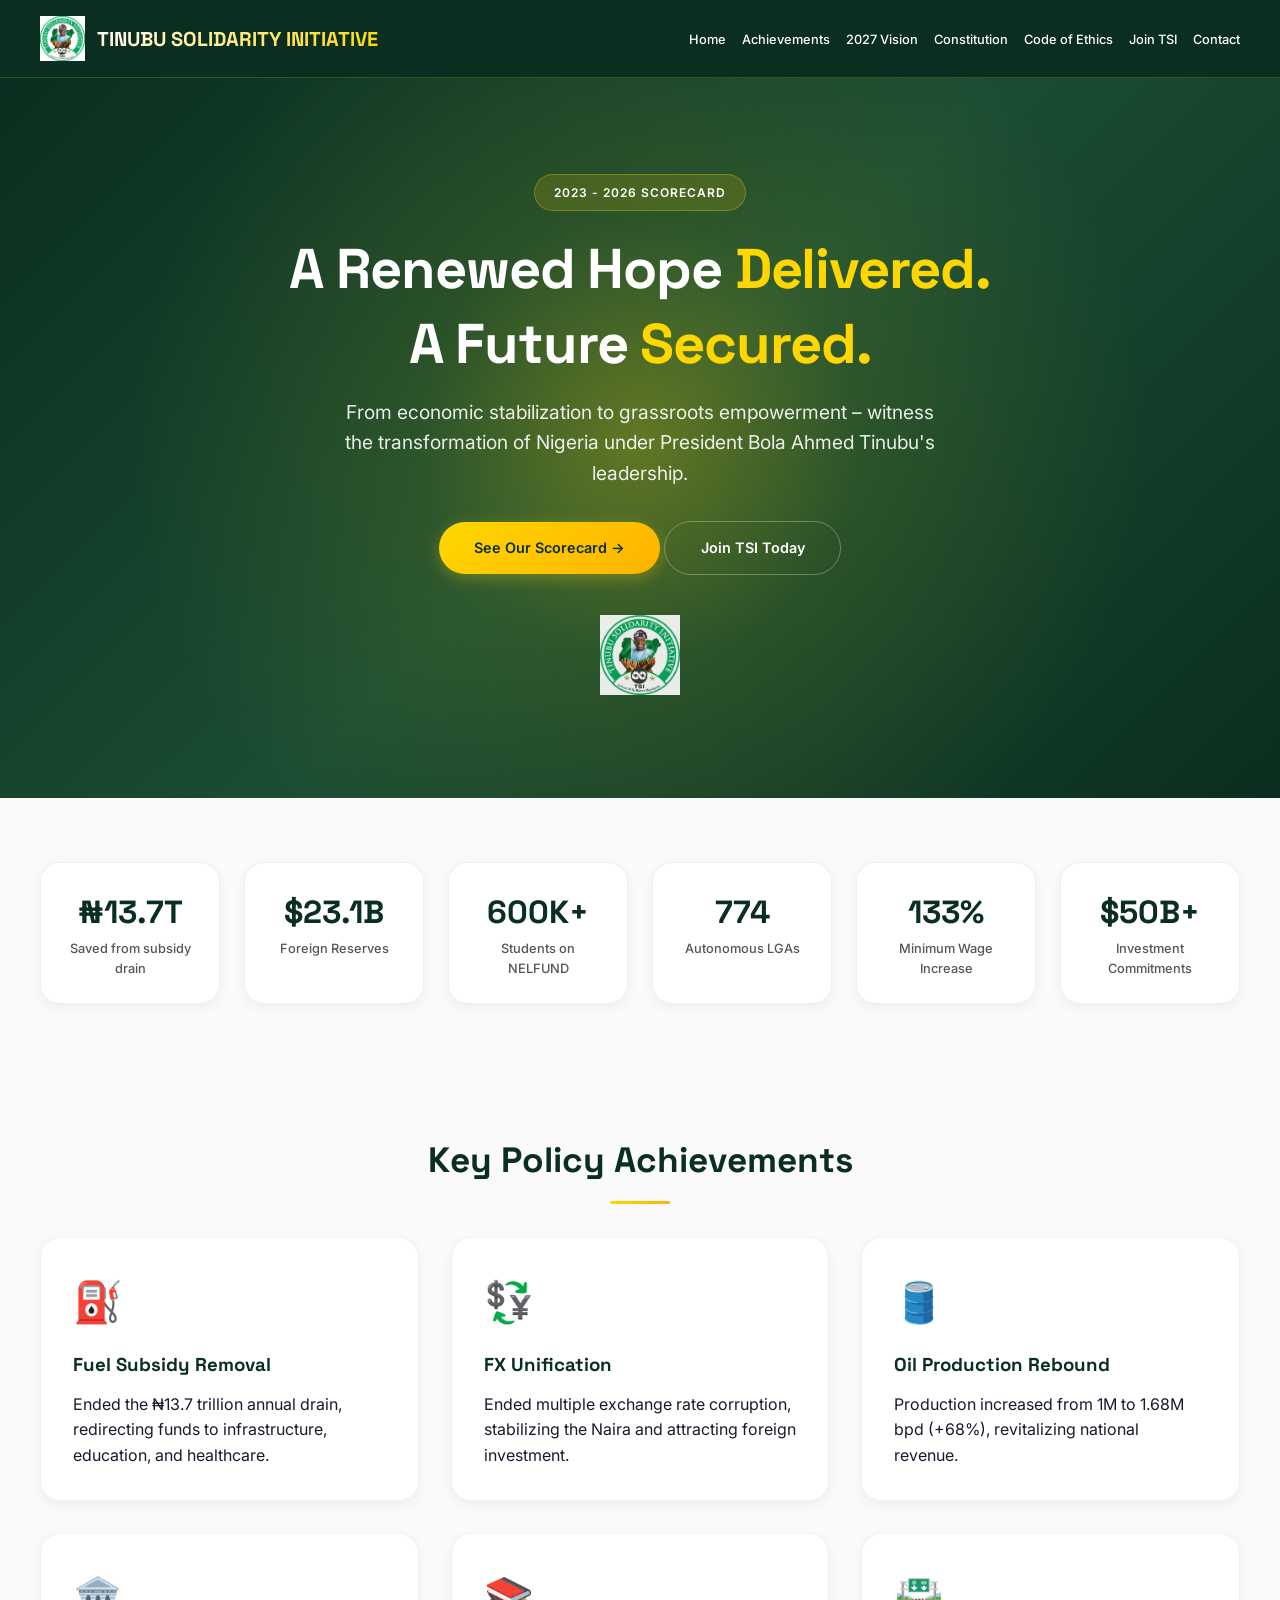
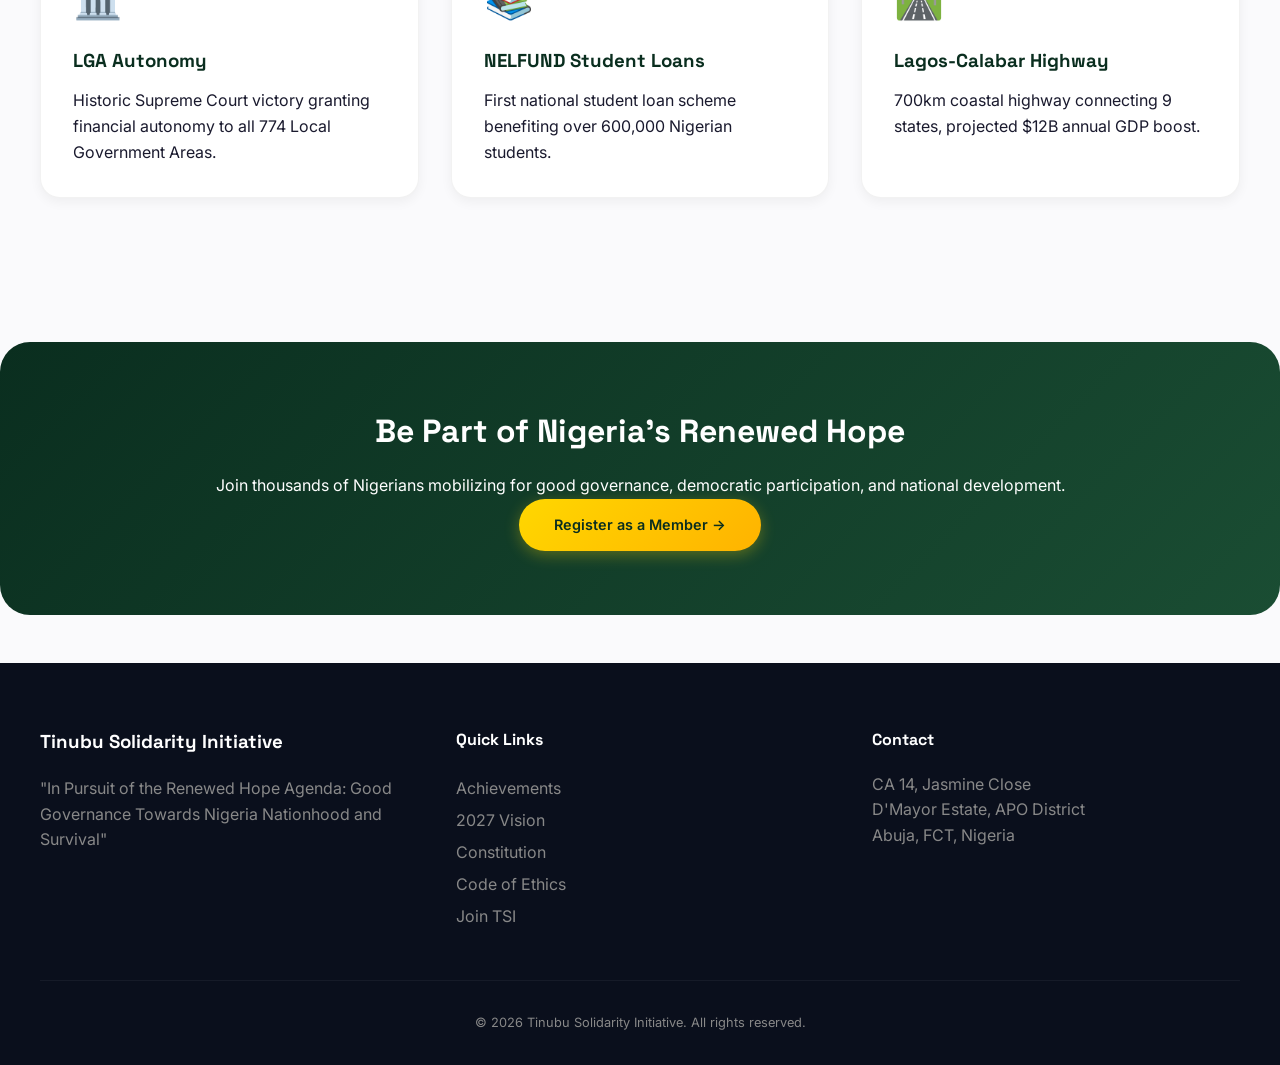
==== index.html @ dac3106c "Update index.html" ====
<!DOCTYPE html>
<html lang="en">
<head>
    <meta charset="UTF-8">
    <meta name="viewport" content="width=device-width, initial-scale=1.0">
    
    <!-- SEO Meta Tags for Google -->
    <title>Tinubu Solidarity Initiative | Renewed Hope Delivered 2023-2026 | Support Good Governance in Nigeria</title>
    <meta name="description" content="The Tinubu Solidarity Initiative (TSI) supports President Bola Ahmed Tinubu's Renewed Hope Agenda. See achievements 2023-2026, join the movement for good governance, and support Nigeria's democratic future.">
    <meta name="keywords" content="Tinubu, Tinubu Solidarity Initiative, Renewed Hope, Nigeria, Good Governance, TSI, Bola Ahmed Tinubu, Nigeria Politics, Support Tinubu 2027">
    <meta name="author" content="Tinubu Solidarity Initiative">
    
    <!-- Social Media Preview Tags -->
    <meta property="og:title" content="Tinubu Solidarity Initiative | Supporting Renewed Hope Agenda">
    <meta property="og:description" content="Join TSI to support President Tinubu's vision for a prosperous Nigeria. Learn about achievements from 2023-2026 and how you can get involved.">
    <meta property="og:image" content="https://tsi-website-one.vercel.app/logo.png">
    <meta property="og:url" content="https://tsi-website-one.vercel.app">
    <meta property="og:type" content="website">
    <meta name="twitter:card" content="summary_large_image">
    
    <!-- Favicon -->
    <link rel="icon" type="image/png" href="logo.png">
    <link rel="apple-touch-icon" href="logo.png">
    
    <!-- CSS -->
    <link rel="stylesheet" href="style.css">
</head>
<body>
    <header>
        <div class="container">
            <div class="logo">
    <img src="logo.png" alt="TSI Logo" class="logo-img">
    <h1>TINUBU SOLIDARITY INITIATIVE</h1>
</div>
            <nav>
                <button class="mobile-menu-btn" id="menuBtn">☰</button>
                <ul id="navMenu">
                    <li><a href="index.html">Home</a></li>
                    <li><a href="achievements.html">Achievements</a></li>
                    <li><a href="vision.html">2027 Vision</a></li>
                    <li><a href="constitution.html">Constitution</a></li>
                    <li><a href="ethics.html">Code of Ethics</a></li>
                    <li><a href="join.html">Join TSI</a></li>
                    <li><a href="contact.html">Contact</a></li>
                </ul>
            </nav>
        </div>
    </header>

    <!-- HERO SECTION -->
    <section class="hero">
        <div class="container">
            <div class="hero-content">
                <span class="badge">2023 - 2026 SCORECARD</span>
                <h1>A Renewed Hope <span class="highlight">Delivered.</span></h1>
                <h1>A Future <span class="highlight">Secured.</span></h1>
                <p>From economic stabilization to grassroots empowerment – witness the transformation of Nigeria under President Bola Ahmed Tinubu's leadership.</p>
                <div class="hero-buttons">
                    <a href="achievements.html" class="btn btn-primary">See Our Scorecard →</a>
                    <a href="join.html" class="btn btn-secondary">Join TSI Today</a>
                </div>
                
                <!-- LOGO PLACED HERE - BELOW THE BUTTONS -->
                <div class="hero-logo">
                    <img src="logo.png" alt="TSI Logo" class="hero-logo-img">
                </div>
            </div>
        </div>
    </section>

    <section class="stats">
        <div class="container">
            <div class="stats-grid">
                <div class="stat-card">
                    <div class="stat-number">₦13.7T</div>
                    <div class="stat-label">Saved from subsidy drain</div>
                </div>
                <div class="stat-card">
                    <div class="stat-number">$23.1B</div>
                    <div class="stat-label">Foreign Reserves</div>
                </div>
                <div class="stat-card">
                    <div class="stat-number">600K+</div>
                    <div class="stat-label">Students on NELFUND</div>
                </div>
                <div class="stat-card">
                    <div class="stat-number">774</div>
                    <div class="stat-label">Autonomous LGAs</div>
                </div>
                <div class="stat-card">
                    <div class="stat-number">133%</div>
                    <div class="stat-label">Minimum Wage Increase</div>
                </div>
                <div class="stat-card">
                    <div class="stat-number">$50B+</div>
                    <div class="stat-label">Investment Commitments</div>
                </div>
            </div>
        </div>
    </section>

    <section class="content-section">
        <div class="container">
            <h2 class="section-title">Key Policy Achievements</h2>
            <div class="policies-grid">
                <div class="policy-card">
                    <div class="policy-icon">⛽</div>
                    <h3>Fuel Subsidy Removal</h3>
                    <p>Ended the ₦13.7 trillion annual drain, redirecting funds to infrastructure, education, and healthcare.</p>
                </div>
                <div class="policy-card">
                    <div class="policy-icon">💱</div>
                    <h3>FX Unification</h3>
                    <p>Ended multiple exchange rate corruption, stabilizing the Naira and attracting foreign investment.</p>
                </div>
                <div class="policy-card">
                    <div class="policy-icon">🛢️</div>
                    <h3>Oil Production Rebound</h3>
                    <p>Production increased from 1M to 1.68M bpd (+68%), revitalizing national revenue.</p>
                </div>
                <div class="policy-card">
                    <div class="policy-icon">🏛️</div>
                    <h3>LGA Autonomy</h3>
                    <p>Historic Supreme Court victory granting financial autonomy to all 774 Local Government Areas.</p>
                </div>
                <div class="policy-card">
                    <div class="policy-icon">📚</div>
                    <h3>NELFUND Student Loans</h3>
                    <p>First national student loan scheme benefiting over 600,000 Nigerian students.</p>
                </div>
                <div class="policy-card">
                    <div class="policy-icon">🛣️</div>
                    <h3>Lagos-Calabar Highway</h3>
                    <p>700km coastal highway connecting 9 states, projected $12B annual GDP boost.</p>
                </div>
            </div>
        </div>
    </section>

    <section class="cta-section">
        <div class="container">
            <h2>Be Part of Nigeria's Renewed Hope</h2>
            <p>Join thousands of Nigerians mobilizing for good governance, democratic participation, and national development.</p>
            <a href="join.html" class="btn btn-primary">Register as a Member →</a>
        </div>
    </section>

    <footer>
        <div class="container">
            <div class="footer-content">
                <div class="footer-about">
                    <h3>Tinubu Solidarity Initiative</h3>
                    <p>"In Pursuit of the Renewed Hope Agenda: Good Governance Towards Nigeria Nationhood and Survival"</p>
                </div>
                <div class="footer-links">
                    <h4>Quick Links</h4>
                    <ul>
                        <li><a href="achievements.html">Achievements</a></li>
                        <li><a href="vision.html">2027 Vision</a></li>
                        <li><a href="constitution.html">Constitution</a></li>
                        <li><a href="ethics.html">Code of Ethics</a></li>
                        <li><a href="join.html">Join TSI</a></li>
                    </ul>
                </div>
                <div class="footer-contact">
                    <h4>Contact</h4>
                    <p>CA 14, Jasmine Close</p>
                    <p>D'Mayor Estate, APO District</p>
                    <p>Abuja, FCT, Nigeria</p>
                </div>
            </div>
            <div class="footer-bottom">
                <p>&copy; 2026 Tinubu Solidarity Initiative. All rights reserved.</p>
            </div>
        </div>
    </footer>

    <script src="script.js"></script>
    <script>
        // Interactive animated particles for hero section
        (function() {
            const hero = document.querySelector('.hero');
            if (!hero) return;
            
            // Create floating particles
            for (let i = 0; i < 40; i++) {
                const particle = document.createElement('div');
                particle.classList.add('particle');
                const size = Math.random() * 6 + 2;
                particle.style.width = size + 'px';
                particle.style.height = size + 'px';
                particle.style.left = Math.random() * 100 + '%';
                particle.style.bottom = '-' + Math.random() * 100 + 'px';
                particle.style.animationDelay = Math.random() * 10 + 's';
                particle.style.animationDuration = Math.random() * 6 + 4 + 's';
                particle.style.opacity = Math.random() * 0.5 + 0.2;
                hero.appendChild(particle);
            }
            
            // Mouse movement effect
            hero.addEventListener('mousemove', function(e) {
                const rect = hero.getBoundingClientRect();
                const x = ((e.clientX - rect.left) / rect.width) * 100;
                const y = ((e.clientY - rect.top) / rect.height) * 100;
                hero.style.setProperty('--mouse-x', x + '%');
                hero.style.setProperty('--mouse-y', y + '%');
            });
        })();
    </script>
</body>
</html>
---- style.css ----
@import url('https://fonts.googleapis.com/css2?family=Inter:opsz,wght@14..32,300;14..32,400;14..32,500;14..32,600;14..32,700;14..32,800&family=Space+Grotesk:wght@400;500;600;700&display=swap');

* {
    margin: 0;
    padding: 0;
    box-sizing: border-box;
}

body {
    font-family: 'Inter', sans-serif;
    line-height: 1.6;
    color: #1a1a2e;
    background: #fafafc;
}

.container {
    max-width: 1280px;
    margin: 0 auto;
    padding: 0 40px;
}

/* Header - Global */
header {
    background: #0a2e1f;
    color: white;
    padding: 1rem 0;
    position: sticky;
    top: 0;
    z-index: 1000;
    border-bottom: 1px solid rgba(255, 215, 0, 0.2);
}

header .container {
    display: flex;
    justify-content: space-between;
    align-items: center;
    flex-wrap: wrap;
}

/* Logo styling */
.logo {
    display: flex;
    align-items: center;
    gap: 12px;
}

.logo-img {
    width: 45px;
    height: 45px;
    object-fit: contain;
}

.logo h1 {
    font-size: 1.25rem;
    font-family: 'Space Grotesk', sans-serif;
    background: linear-gradient(135deg, #fff 0%, #ffd700 100%);
    -webkit-background-clip: text;
    background-clip: text;
    color: transparent;
}

/* Navigation - FIXED: stays in straight line */
nav ul {
    display: flex;
    list-style: none;
    gap: 1rem;
    flex-wrap: nowrap;
}

nav a {
    color: white;
    text-decoration: none;
    font-weight: 500;
    font-size: 0.8rem;
    transition: color 0.3s;
    position: relative;
    white-space: nowrap;
}

nav a::after {
    content: '';
    position: absolute;
    bottom: -5px;
    left: 0;
    width: 0;
    height: 2px;
    background: #ffd700;
    transition: width 0.3s;
}

nav a:hover::after {
    width: 100%;
}

nav a:hover {
    color: #ffd700;
}

.mobile-menu-btn {
    display: none;
    background: none;
    border: none;
    color: white;
    font-size: 1.8rem;
    cursor: pointer;
}

/* Hero Section - Interactive Animated Background */
.hero {
    background: linear-gradient(135deg, #0a2e1f 0%, #1a4d33 50%, #0a2e1f 100%);
    color: white;
    padding: 6rem 0;
    text-align: center;
    position: relative;
    overflow: hidden;
    min-height: 550px;
    display: flex;
    align-items: center;
    --mouse-x: 50%;
    --mouse-y: 50%;
}

/* Mouse-follow gradient glow */
.hero::before {
    content: '';
    position: absolute;
    top: 0;
    left: 0;
    right: 0;
    bottom: 0;
    background: radial-gradient(circle at var(--mouse-x) var(--mouse-y), 
                rgba(255, 215, 0, 0.25) 0%, 
                rgba(255, 215, 0, 0.05) 30%,
                transparent 70%);
    transition: background 0.08s ease;
    pointer-events: none;
    z-index: 1;
}

/* Pulsing background effect */
.hero::after {
    content: '';
    position: absolute;
    top: 0;
    left: 0;
    right: 0;
    bottom: 0;
    background: radial-gradient(circle at center, rgba(255,215,0,0.08) 0%, transparent 70%);
    animation: pulseGlow 4s ease-in-out infinite;
    pointer-events: none;
    z-index: 0;
}

@keyframes pulseGlow {
    0%, 100% {
        opacity: 0.4;
        transform: scale(1);
    }
    50% {
        opacity: 0.8;
        transform: scale(1.1);
    }
}

/* Floating particles */
.hero .particle {
    position: absolute;
    background: radial-gradient(circle, #ffd700, #ffb300);
    border-radius: 50%;
    pointer-events: none;
    animation: floatParticle linear infinite;
    z-index: 0;
}

@keyframes floatParticle {
    0% {
        transform: translateY(0) translateX(0);
        opacity: 0;
    }
    10% {
        opacity: 0.8;
    }
    90% {
        opacity: 0.5;
    }
    100% {
        transform: translateY(-200px) translateX(30px);
        opacity: 0;
    }
}

.hero-content {
    position: relative;
    z-index: 10;
    max-width: 800px;
    margin: 0 auto;
}

.badge {
    background: rgba(255, 215, 0, 0.15);
    backdrop-filter: blur(10px);
    padding: 0.5rem 1.2rem;
    border-radius: 100px;
    font-size: 0.75rem;
    font-weight: 600;
    display: inline-block;
    margin-bottom: 1.5rem;
    border: 1px solid rgba(255, 215, 0, 0.3);
    letter-spacing: 1px;
    position: relative;
    z-index: 10;
}

/* Hero Title - on two separate lines */
.hero h1 {
    font-size: 3.5rem;
    margin-bottom: 0.5rem;
    line-height: 1.2;
    position: relative;
    z-index: 10;
    font-family: 'Space Grotesk', sans-serif;
    letter-spacing: -0.02em;
}

.hero h1:last-of-type {
    margin-bottom: 1.2rem;
}

.highlight {
    color: #ffd700;
    position: relative;
    display: inline-block;
}

.hero p {
    font-size: 1.2rem;
    margin-bottom: 2rem;
    opacity: 0.9;
    max-width: 600px;
    margin-left: auto;
    margin-right: auto;
    position: relative;
    z-index: 10;
}

.hero-buttons {
    position: relative;
    z-index: 10;
}

/* Hero Logo (below buttons on landing page) */
.hero-logo {
    margin-top: 2.5rem;
    text-align: center;
}

.hero-logo-img {
    width: 80px;
    height: 80px;
    object-fit: contain;
    opacity: 0.9;
    transition: opacity 0.3s, transform 0.3s;
}

.hero-logo-img:hover {
    opacity: 1;
    transform: scale(1.05);
}

/* Buttons */
.btn {
    display: inline-block;
    padding: 0.9rem 2.2rem;
    border-radius: 100px;
    text-decoration: none;
    font-weight: 600;
    transition: all 0.3s ease;
    cursor: pointer;
    border: none;
    font-size: 0.9rem;
}

.btn-primary {
    background: linear-gradient(135deg, #ffd700 0%, #ffb300 100%);
    color: #0a2e1f;
    box-shadow: 0 4px 15px rgba(255, 215, 0, 0.3);
}

.btn-primary:hover {
    transform: translateY(-3px);
    box-shadow: 0 8px 25px rgba(255, 215, 0, 0.4);
}

.btn-secondary {
    background: transparent;
    color: white;
    border: 1.5px solid rgba(255, 255, 255, 0.3);
    backdrop-filter: blur(10px);
}

.btn-secondary:hover {
    background: rgba(255, 255, 255, 0.1);
    border-color: white;
    transform: translateY(-3px);
}

/* Stats Section */
.stats {
    padding: 4rem 0;
    background: #fafafc;
}

.stats-grid {
    display: grid;
    grid-template-columns: repeat(auto-fit, minmax(160px, 1fr));
    gap: 1.5rem;
    text-align: center;
}

.stat-card {
    background: white;
    padding: 1.5rem;
    border-radius: 20px;
    box-shadow: 0 4px 12px rgba(0,0,0,0.05);
    transition: all 0.3s;
    border: 1px solid rgba(0,0,0,0.05);
}

.stat-card:hover {
    transform: translateY(-5px);
    box-shadow: 0 12px 24px rgba(0,0,0,0.1);
    border-color: rgba(255, 215, 0, 0.3);
}

.stat-number {
    font-size: 2rem;
    font-weight: 800;
    color: #0a2e1f;
    font-family: 'Space Grotesk', sans-serif;
}

.stat-label {
    color: #555;
    font-size: 0.8rem;
    font-weight: 500;
}

/* Section Title */
.section-title {
    text-align: center;
    margin-bottom: 3rem;
    font-size: 2.2rem;
    font-family: 'Space Grotesk', sans-serif;
    color: #0a2e1f;
    position: relative;
}

.section-title::after {
    content: '';
    position: absolute;
    bottom: -15px;
    left: 50%;
    transform: translateX(-50%);
    width: 60px;
    height: 3px;
    background: linear-gradient(90deg, #ffd700, #ffb300);
    border-radius: 3px;
}

/* Content Section */
.content-section {
    padding: 4rem 0;
}

/* Policy Grid */
.policies-grid, .vision-grid {
    display: grid;
    grid-template-columns: repeat(auto-fit, minmax(300px, 1fr));
    gap: 2rem;
    margin: 2rem 0;
}

.policy-card, .vision-card {
    background: white;
    padding: 2rem;
    border-radius: 20px;
    transition: all 0.3s;
    border: 1px solid rgba(0,0,0,0.05);
    box-shadow: 0 4px 12px rgba(0,0,0,0.05);
}

.policy-card:hover, .vision-card:hover {
    transform: translateY(-5px);
    border-color: #ffd700;
    box-shadow: 0 12px 24px rgba(0,0,0,0.1);
}

.policy-icon, .vision-icon {
    font-size: 2.5rem;
    margin-bottom: 1rem;
}

.policy-card h3, .vision-card h3 {
    margin-bottom: 0.75rem;
    color: #0a2e1f;
    font-family: 'Space Grotesk', sans-serif;
}

/* CTA Section */
.cta-section {
    background: linear-gradient(135deg, #0a2e1f 0%, #1a4d33 100%);
    color: white;
    text-align: center;
    padding: 4rem 2rem;
    border-radius: 30px;
    margin: 3rem auto;
}

.cta-section h2 {
    font-size: 2rem;
    margin-bottom: 1rem;
    font-family: 'Space Grotesk', sans-serif;
}

/* Achievement Blocks */
.achievement-block {
    background: white;
    border-radius: 20px;
    padding: 2rem;
    margin-bottom: 2rem;
    border-left: 4px solid #ffd700;
    box-shadow: 0 4px 12px rgba(0,0,0,0.05);
}

.achievement-block h2 {
    color: #0a2e1f;
    margin-bottom: 1rem;
    font-size: 1.5rem;
}

.achievement-stats {
    display: grid;
    grid-template-columns: repeat(auto-fit, minmax(200px, 1fr));
    gap: 1rem;
    margin: 1rem 0;
}

.achievement-stat {
    background: #f5f5f5;
    padding: 1rem;
    border-radius: 12px;
    text-align: center;
}

.stat-change {
    font-size: 1.2rem;
    font-weight: bold;
    color: #0a2e1f;
}

.impact-card {
    background: linear-gradient(135deg, #0a2e1f, #1a4d33);
    color: white;
    padding: 1.5rem;
    border-radius: 16px;
    text-align: center;
    margin: 1rem 0;
}

.impact-number {
    font-size: 2rem;
    font-weight: bold;
}

/* Two Column Layout */
.two-column-layout {
    display: grid;
    grid-template-columns: repeat(auto-fit, minmax(350px, 1fr));
    gap: 2rem;
}

/* Forms */
.registration-form, .contact-info {
    background: white;
    padding: 2rem;
    border-radius: 20px;
    box-shadow: 0 4px 12px rgba(0,0,0,0.05);
}

.registration-form input, 
.registration-form select, 
.registration-form textarea,
.contact-form input, 
.contact-form textarea {
    width: 100%;
    padding: 0.9rem;
    margin-bottom: 1rem;
    border: 1px solid #ddd;
    border-radius: 12px;
    font-family: 'Inter', sans-serif;
}

.registration-form input:focus,
.registration-form select:focus,
.registration-form textarea:focus {
    outline: none;
    border-color: #ffd700;
    box-shadow: 0 0 0 3px rgba(255,215,0,0.1);
}

/* Warning Box */
.warning-box {
    background: #fff3e0;
    border-left: 4px solid #ff9800;
    padding: 1.5rem;
    margin-bottom: 2rem;
    border-radius: 16px;
}

/* Continuity Banner */
.continuity-banner {
    background: linear-gradient(135deg, #0a2e1f, #1a4d33);
    color: white;
    text-align: center;
    padding: 3rem;
    border-radius: 28px;
    margin: 2rem 0;
}

/* Footer */
footer {
    background: #0a0f1c;
    color: #888;
    padding: 4rem 0 2rem;
    margin-top: 3rem;
}

.footer-content {
    display: grid;
    grid-template-columns: repeat(auto-fit, minmax(250px, 1fr));
    gap: 3rem;
    margin-bottom: 3rem;
}

.footer-about h3, .footer-links h4, .footer-contact h4 {
    color: white;
    margin-bottom: 1.2rem;
    font-family: 'Space Grotesk', sans-serif;
}

.footer-links ul {
    list-style: none;
}

.footer-links a {
    color: #888;
    text-decoration: none;
    line-height: 2;
    transition: color 0.3s;
}

.footer-links a:hover {
    color: #ffd700;
}

.footer-bottom {
    text-align: center;
    padding-top: 2rem;
    border-top: 1px solid rgba(255,255,255,0.05);
    font-size: 0.8rem;
}

/* Page Hero (for non-homepage headers) */
.page-hero {
    background: linear-gradient(135deg, #0a2e1f 0%, #1a4d33 100%);
    color: white;
    text-align: center;
    padding: 4rem 0;
}

.page-hero h1 {
    font-size: 2.5rem;
    margin-bottom: 0.5rem;
    font-family: 'Space Grotesk', sans-serif;
}

/* Constitution Page Specific */
.constitution-header {
    background: linear-gradient(135deg, #0a2e1f 0%, #1a4d33 100%);
    color: white;
    text-align: center;
    padding: 80px 20px;
}

.constitution-header h1 {
    font-size: 56px;
    margin: 0;
    font-family: 'Space Grotesk', sans-serif;
}

/* Responsive */
@media (max-width: 1024px) {
    nav ul {
        gap: 0.8rem;
    }
    
    nav a {
        font-size: 0.75rem;
    }
    
    .logo h1 {
        font-size: 1rem;
    }
}

@media (max-width: 768px) {
    .container {
        padding: 0 20px;
    }
    
    .mobile-menu-btn {
        display: block;
    }
    
    nav ul {
        display: none;
        flex-direction: column;
        width: 100%;
        background: #0a2e1f;
        padding: 1rem;
        margin-top: 1rem;
        gap: 0.8rem;
    }
    
    nav ul.show {
        display: flex;
    }
    
    nav a {
        white-space: normal;
        font-size: 0.9rem;
    }
    
    .logo-img {
        width: 35px;
        height: 35px;
    }
    
    .logo h1 {
        font-size: 0.8rem;
    }
    
    .hero {
        padding: 3rem 0;
        min-height: 400px;
    }
    
    .hero h1 {
        font-size: 1.8rem;
    }
    
    .hero p {
        font-size: 1rem;
        padding: 0 20px;
    }
    
    .badge {
        font-size: 0.7rem;
    }
    
    .hero-logo-img {
        width: 60px;
        height: 60px;
    }
    
    .section-title {
        font-size: 1.8rem;
    }
    
    .two-column-layout {
        grid-template-columns: 1fr;
    }
    
    .stats-grid {
        grid-template-columns: repeat(2, 1fr);
    }
    
    .page-hero h1 {
        font-size: 1.8rem;
    }
    
    .constitution-header h1 {
        font-size: 32px;
    }
}

@media (min-width: 1440px) {
    .hero h1 {
        font-size: 4rem;
    }
    
    .container {
        max-width: 1400px;
    }
    
    nav ul {
        gap: 1.5rem;
    }
    
    nav a {
        font-size: 0.9rem;
    }
}
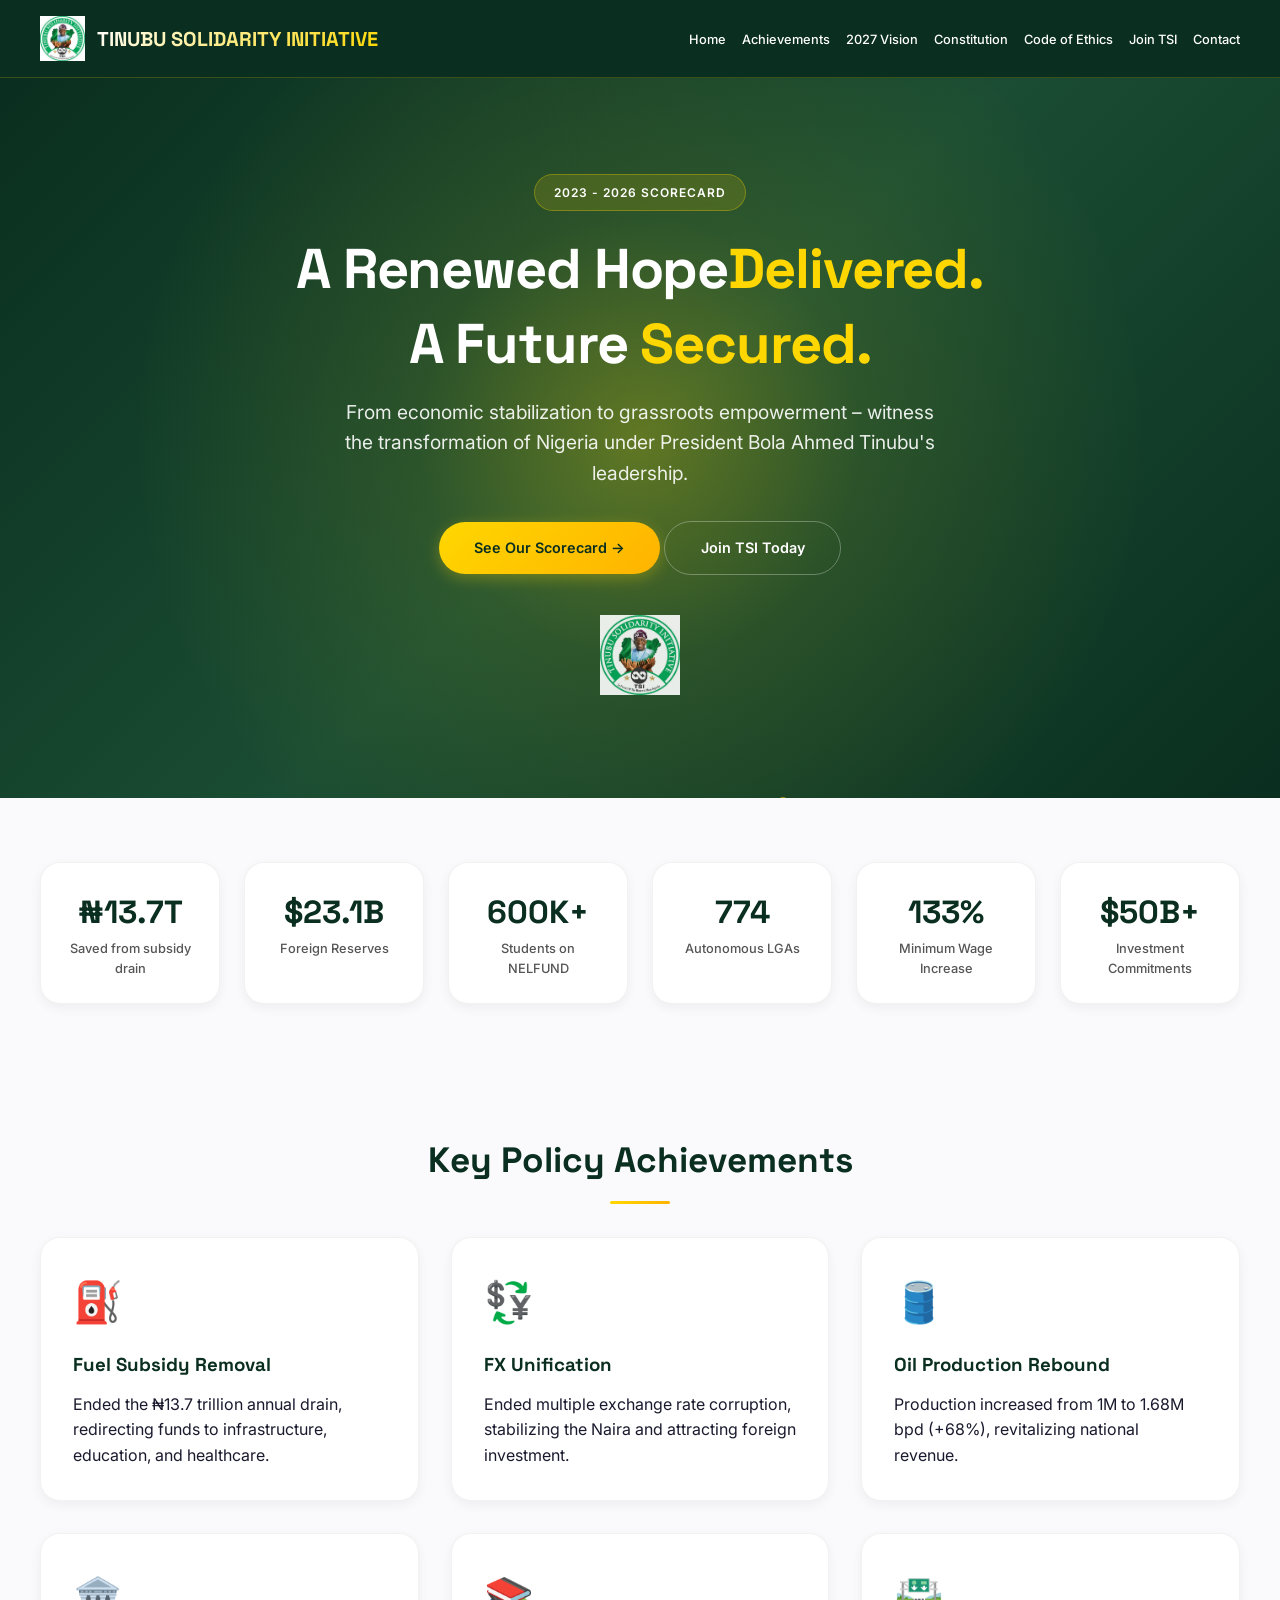
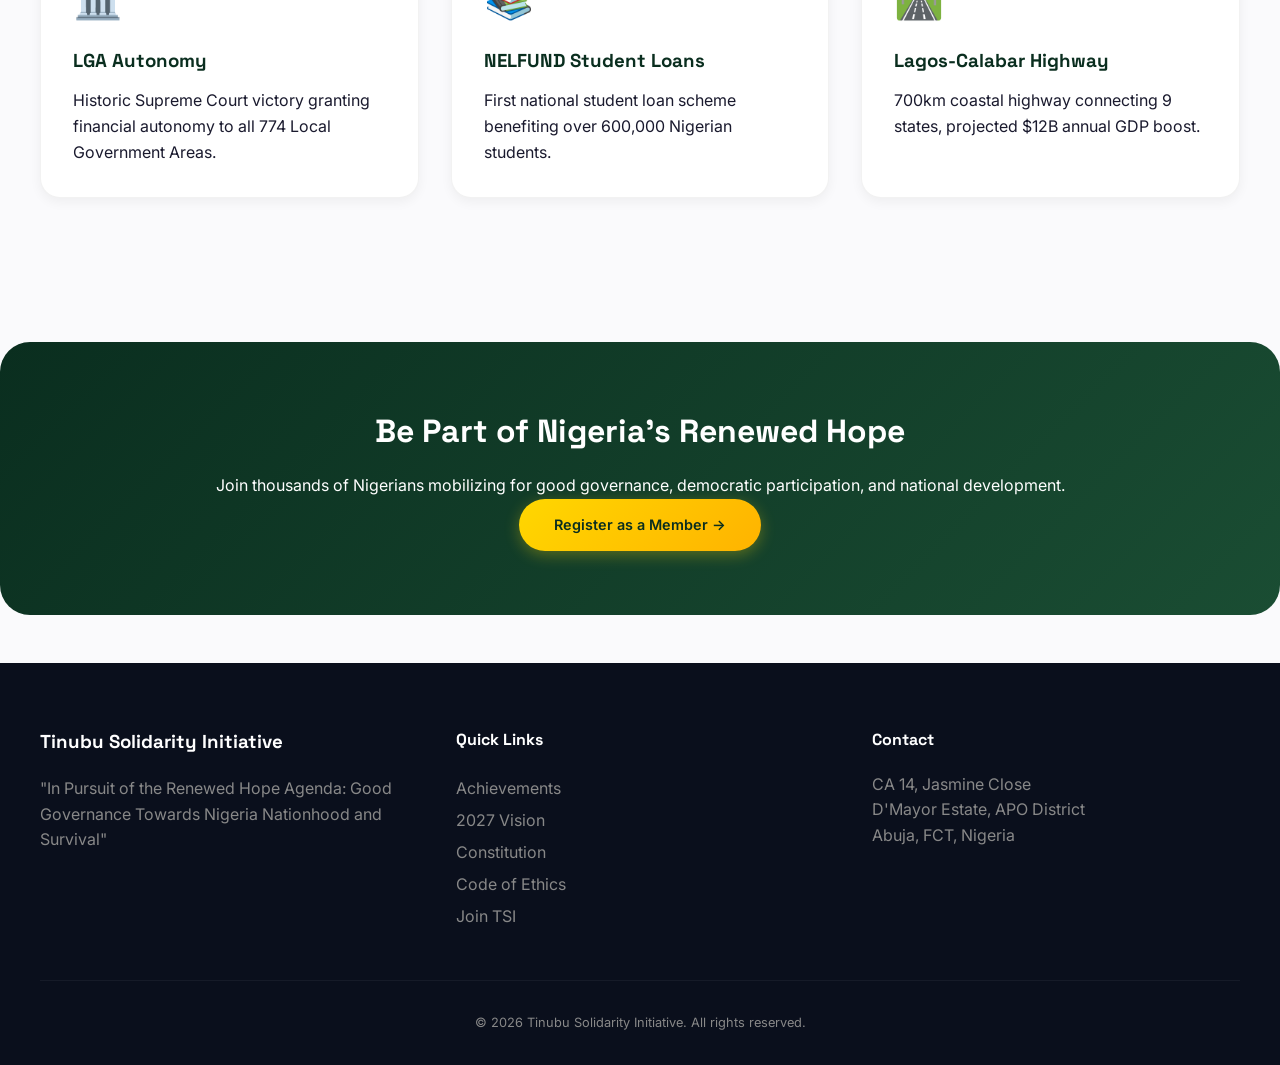
==== commit 5ca06f39: "Update index.html" ====
--- a/index.html
+++ b/index.html
@@ -52,7 +52,7 @@
         <div class="container">
             <div class="hero-content">
                 <span class="badge">2023 - 2026 SCORECARD</span>
-                <h1>A Renewed Hope <span class="highlight">Delivered.</span></h1>
+                <h1>A Renewed Hope<span class="highlight">Delivered.</span></h1>
                 <h1>A Future <span class="highlight">Secured.</span></h1>
                 <p>From economic stabilization to grassroots empowerment – witness the transformation of Nigeria under President Bola Ahmed Tinubu's leadership.</p>
                 <div class="hero-buttons">
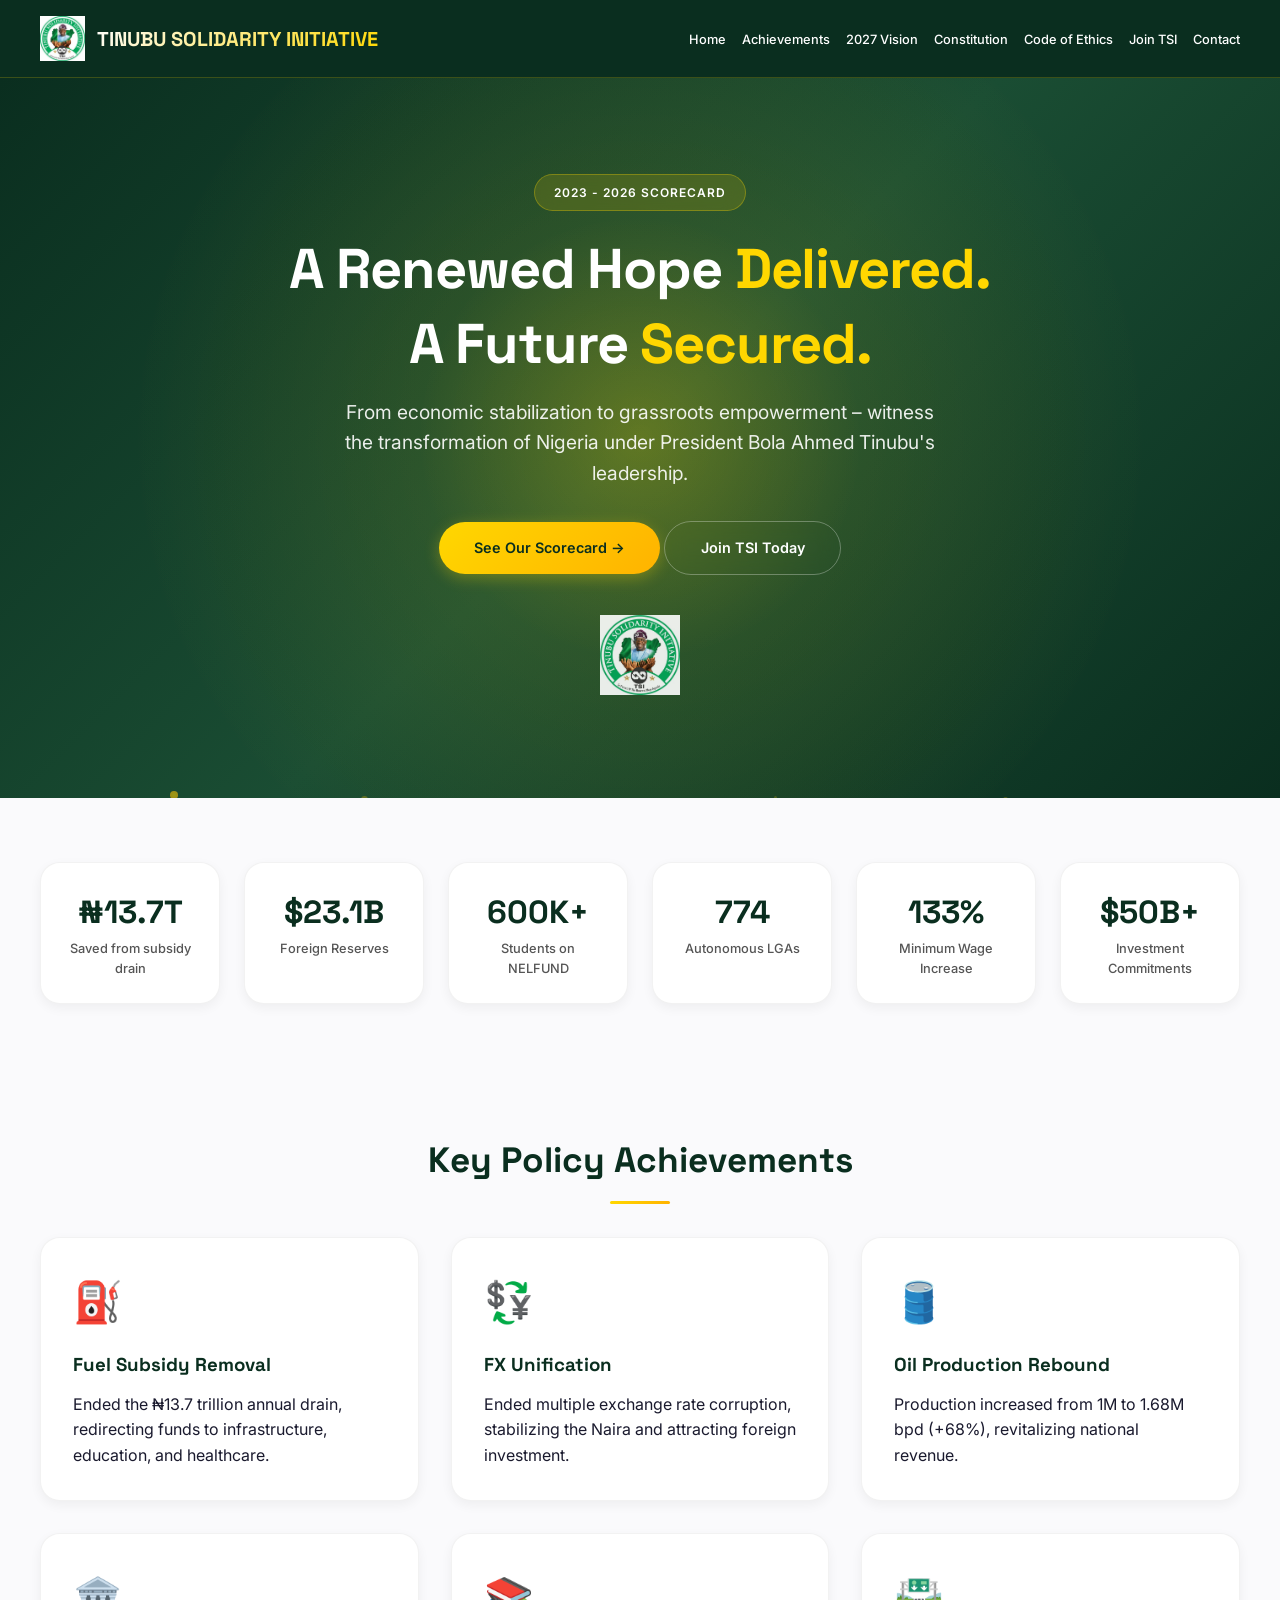
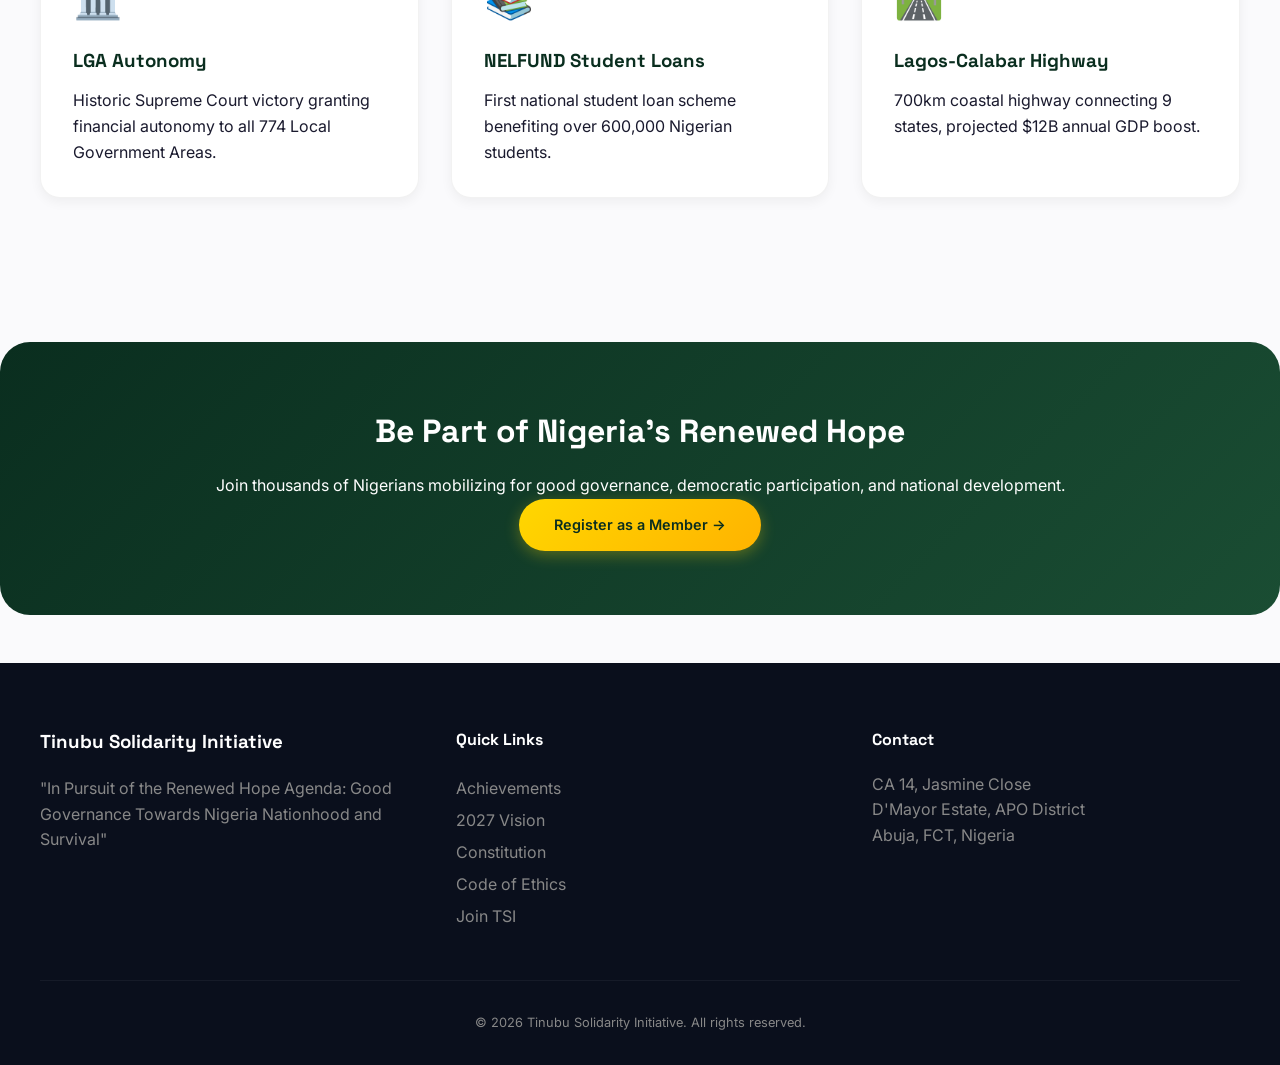
==== commit bd0a8b49: "Update index.html" ====
--- a/index.html
+++ b/index.html
@@ -52,7 +52,7 @@
         <div class="container">
             <div class="hero-content">
                 <span class="badge">2023 - 2026 SCORECARD</span>
-                <h1>A Renewed Hope<span class="highlight">Delivered.</span></h1>
+            <h1>A Renewed Hope <span class="highlight">Delivered.</span></h1>
                 <h1>A Future <span class="highlight">Secured.</span></h1>
                 <p>From economic stabilization to grassroots empowerment – witness the transformation of Nigeria under President Bola Ahmed Tinubu's leadership.</p>
                 <div class="hero-buttons">
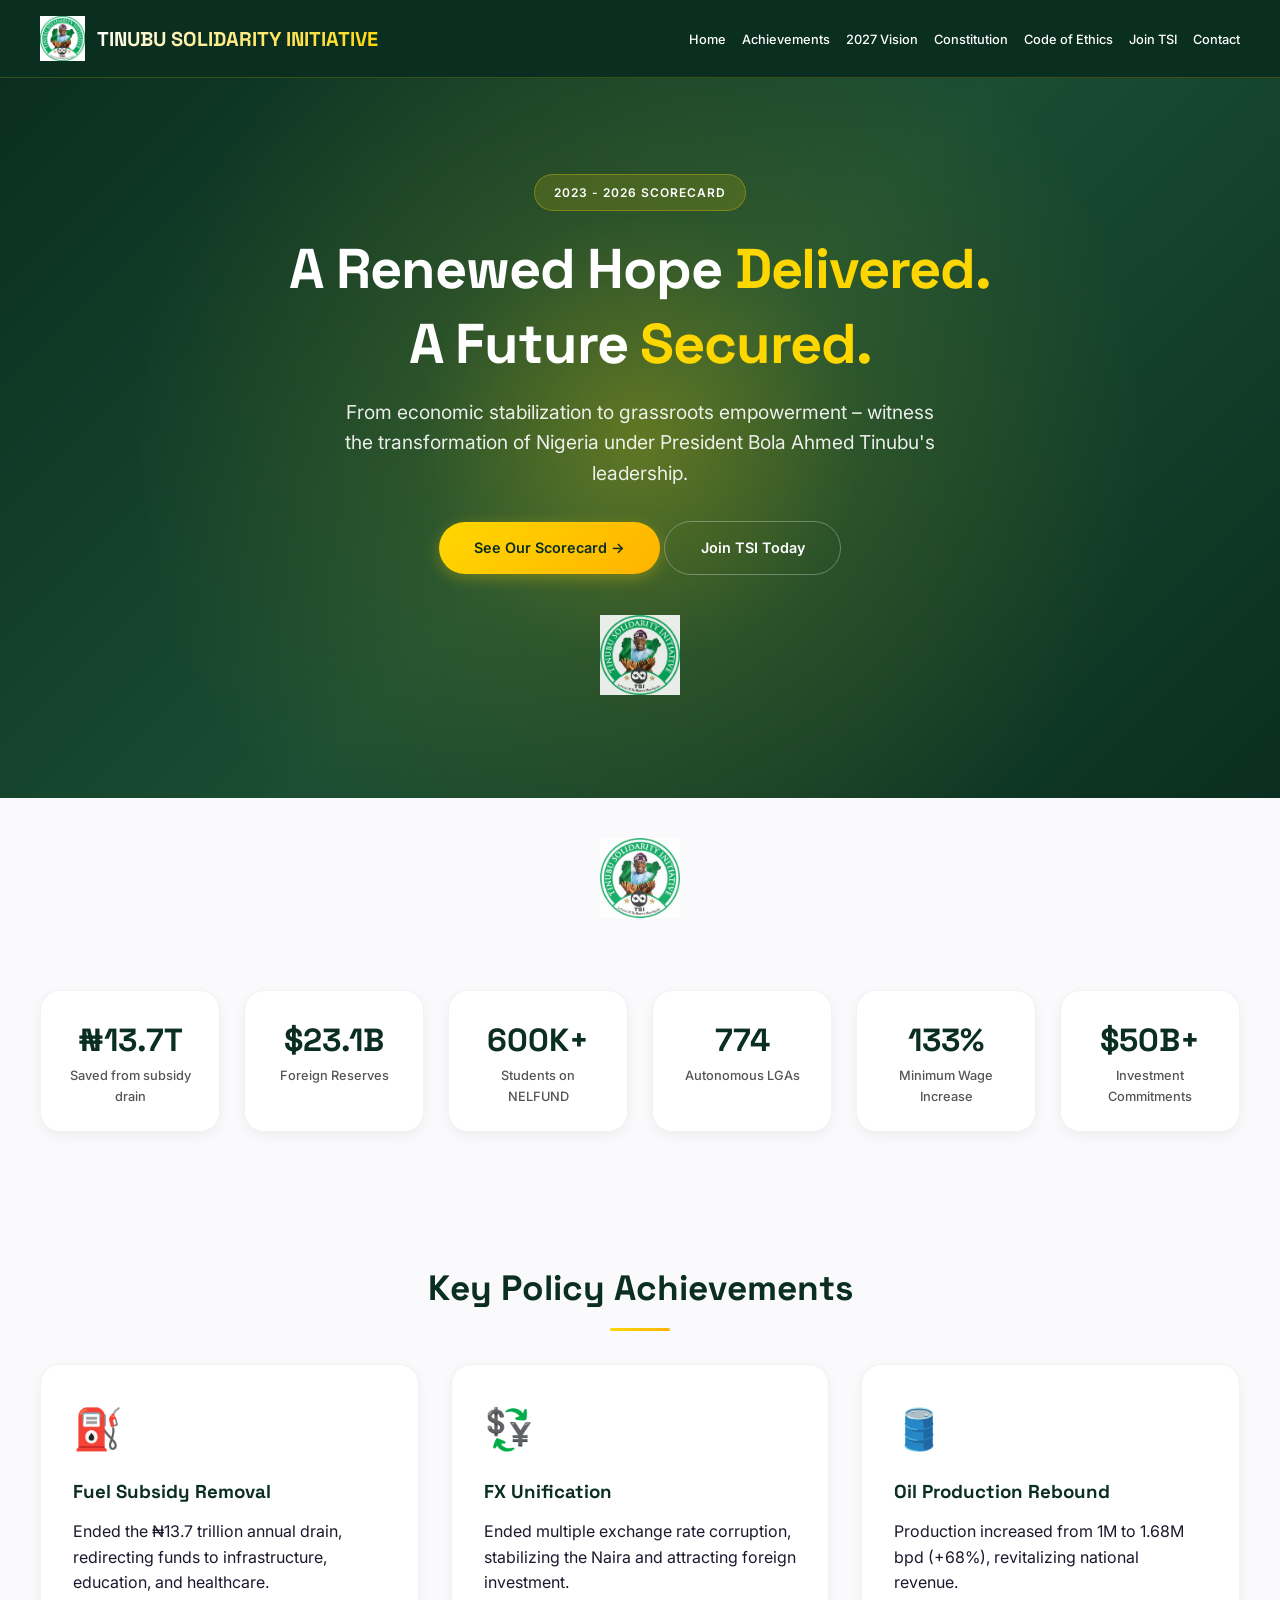
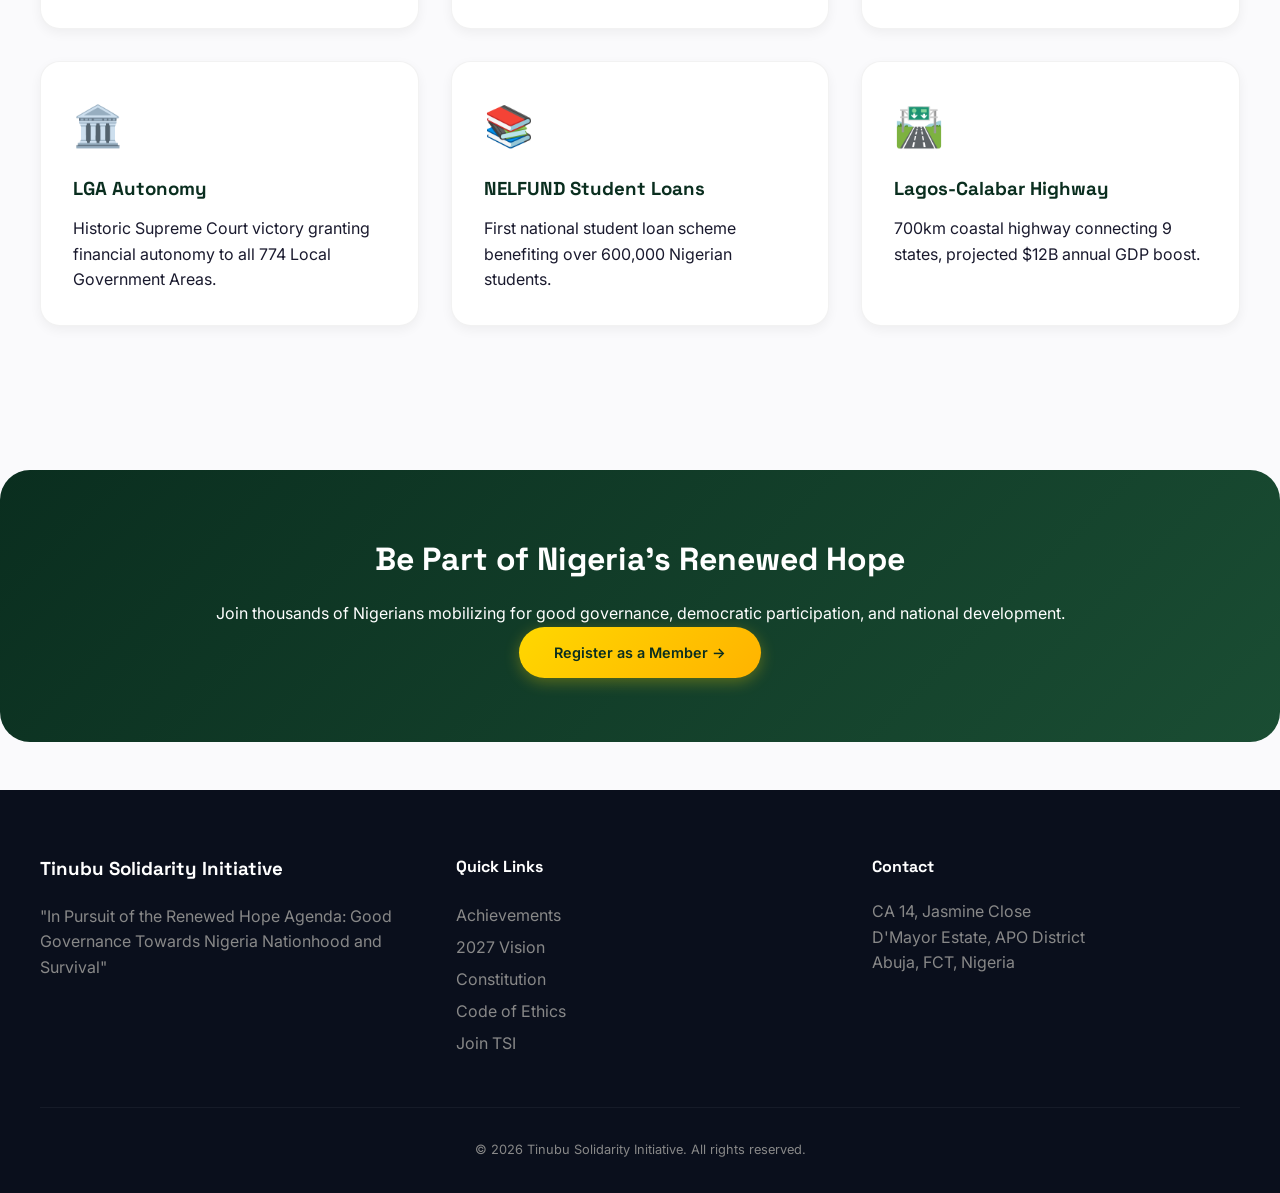
==== commit 88d498a9: "Update index.html" ====
--- a/index.html
+++ b/index.html
@@ -49,17 +49,22 @@
 
     <!-- HERO SECTION -->
     <section class="hero">
-        <div class="container">
-            <div class="hero-content">
-                <span class="badge">2023 - 2026 SCORECARD</span>
+    <div class="container">
+        <div class="hero-content">
+            <span class="badge">2023 - 2026 SCORECARD</span>
             <h1>A Renewed Hope <span class="highlight">Delivered.</span></h1>
-                <h1>A Future <span class="highlight">Secured.</span></h1>
-                <p>From economic stabilization to grassroots empowerment – witness the transformation of Nigeria under President Bola Ahmed Tinubu's leadership.</p>
-                <div class="hero-buttons">
-                    <a href="achievements.html" class="btn btn-primary">See Our Scorecard →</a>
-                    <a href="join.html" class="btn btn-secondary">Join TSI Today</a>
-                </div>
-                
+            <h1>A Future <span class="highlight">Secured.</span></h1>
+            <p>From economic stabilization to grassroots empowerment – witness the transformation of Nigeria under President Bola Ahmed Tinubu's leadership.</p>
+            <div class="hero-buttons">
+                <a href="achievements.html" class="btn btn-primary">See Our Scorecard →</a>
+                <a href="join.html" class="btn btn-secondary">Join TSI Today</a>
+            </div>
+            <div class="hero-logo">
+                <img src="logo.png" alt="TSI Logo" class="hero-logo-img">
+            </div>
+        </div>
+    </div>
+</section>            
                 <!-- LOGO PLACED HERE - BELOW THE BUTTONS -->
                 <div class="hero-logo">
                     <img src="logo.png" alt="TSI Logo" class="hero-logo-img">
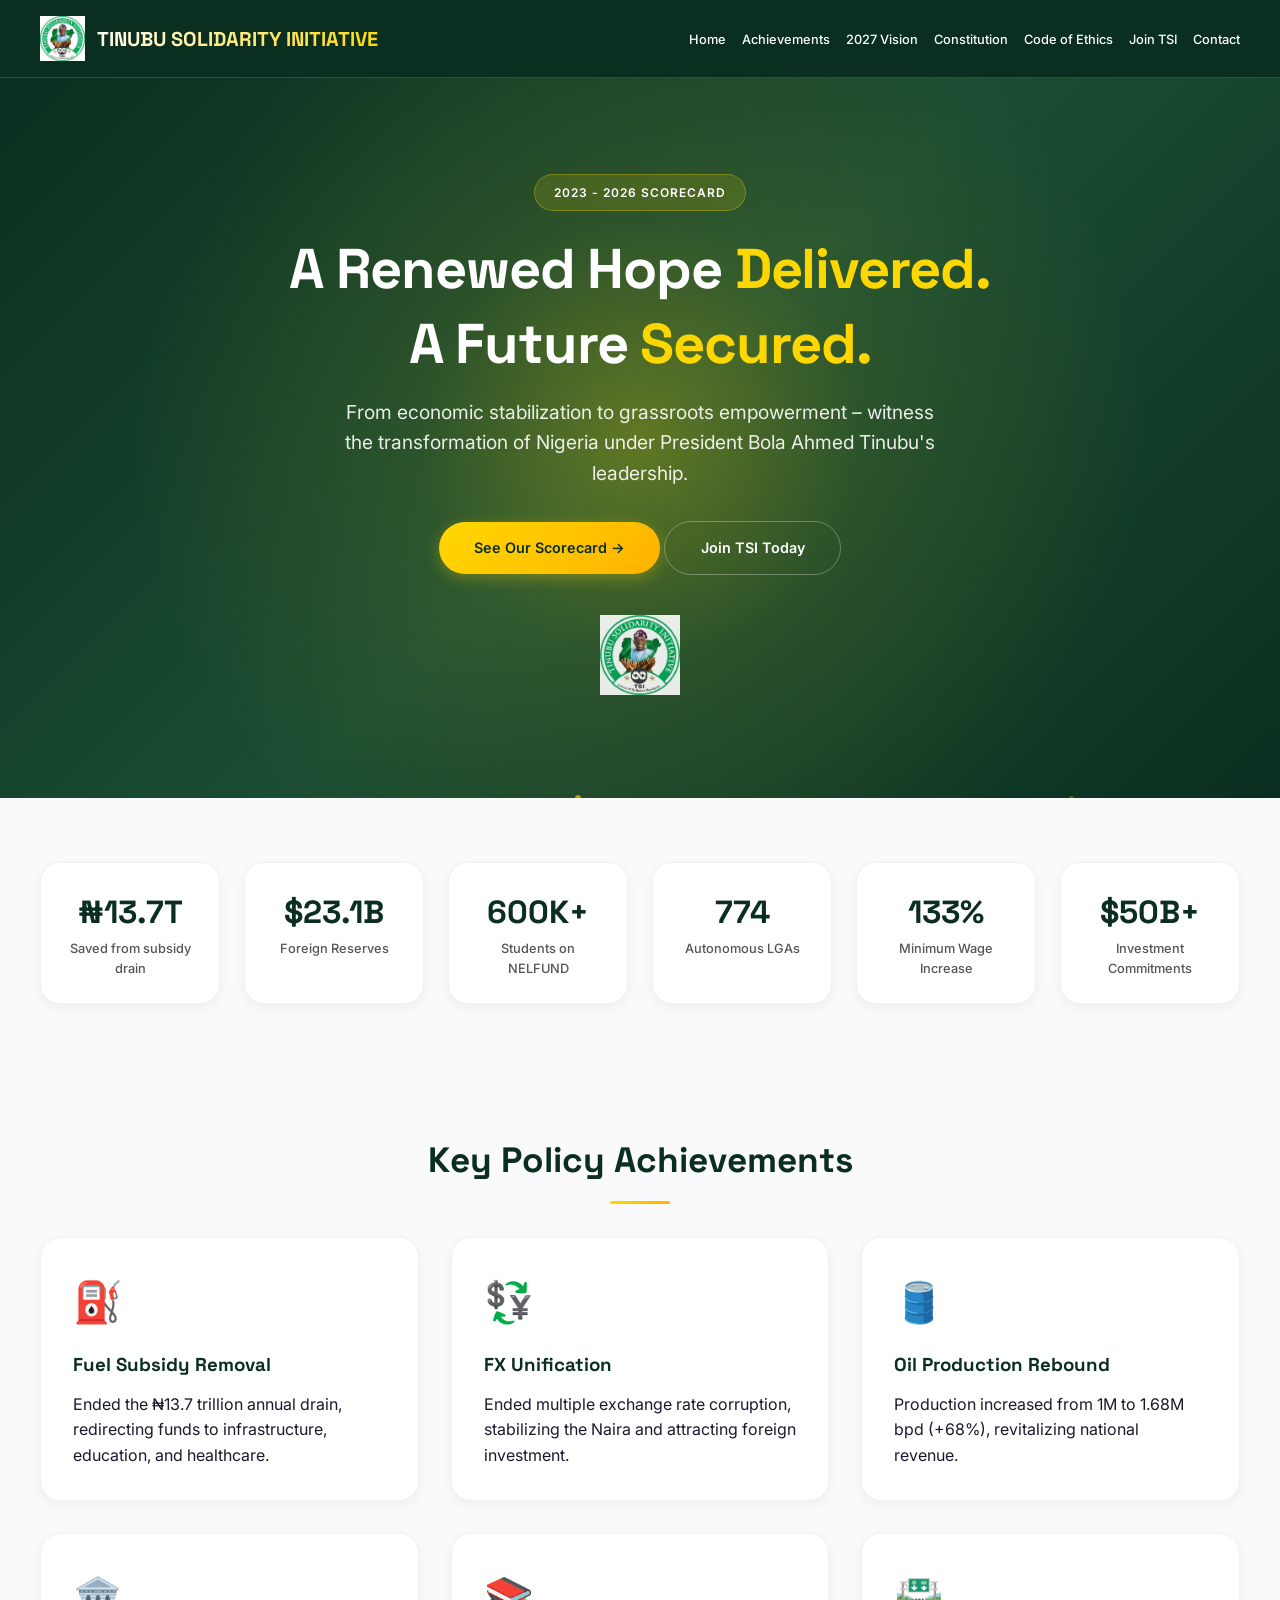
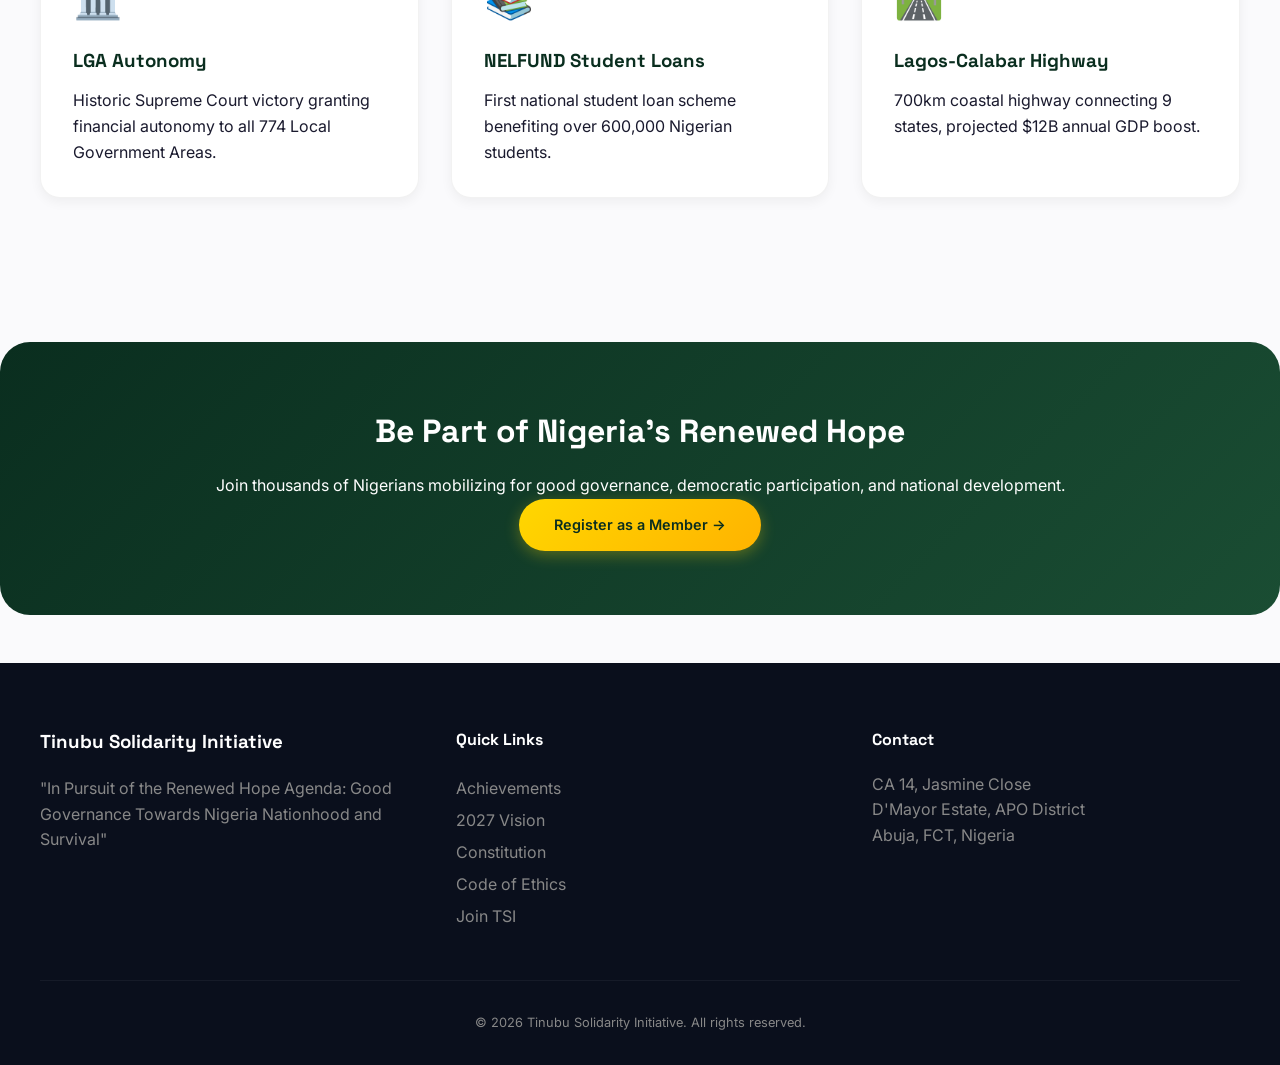
==== commit 2dd68dd2: "Update index.html" ====
--- a/index.html
+++ b/index.html
@@ -65,14 +65,6 @@
         </div>
     </div>
 </section>            
-                <!-- LOGO PLACED HERE - BELOW THE BUTTONS -->
-                <div class="hero-logo">
-                    <img src="logo.png" alt="TSI Logo" class="hero-logo-img">
-                </div>
-            </div>
-        </div>
-    </section>
-
     <section class="stats">
         <div class="container">
             <div class="stats-grid">
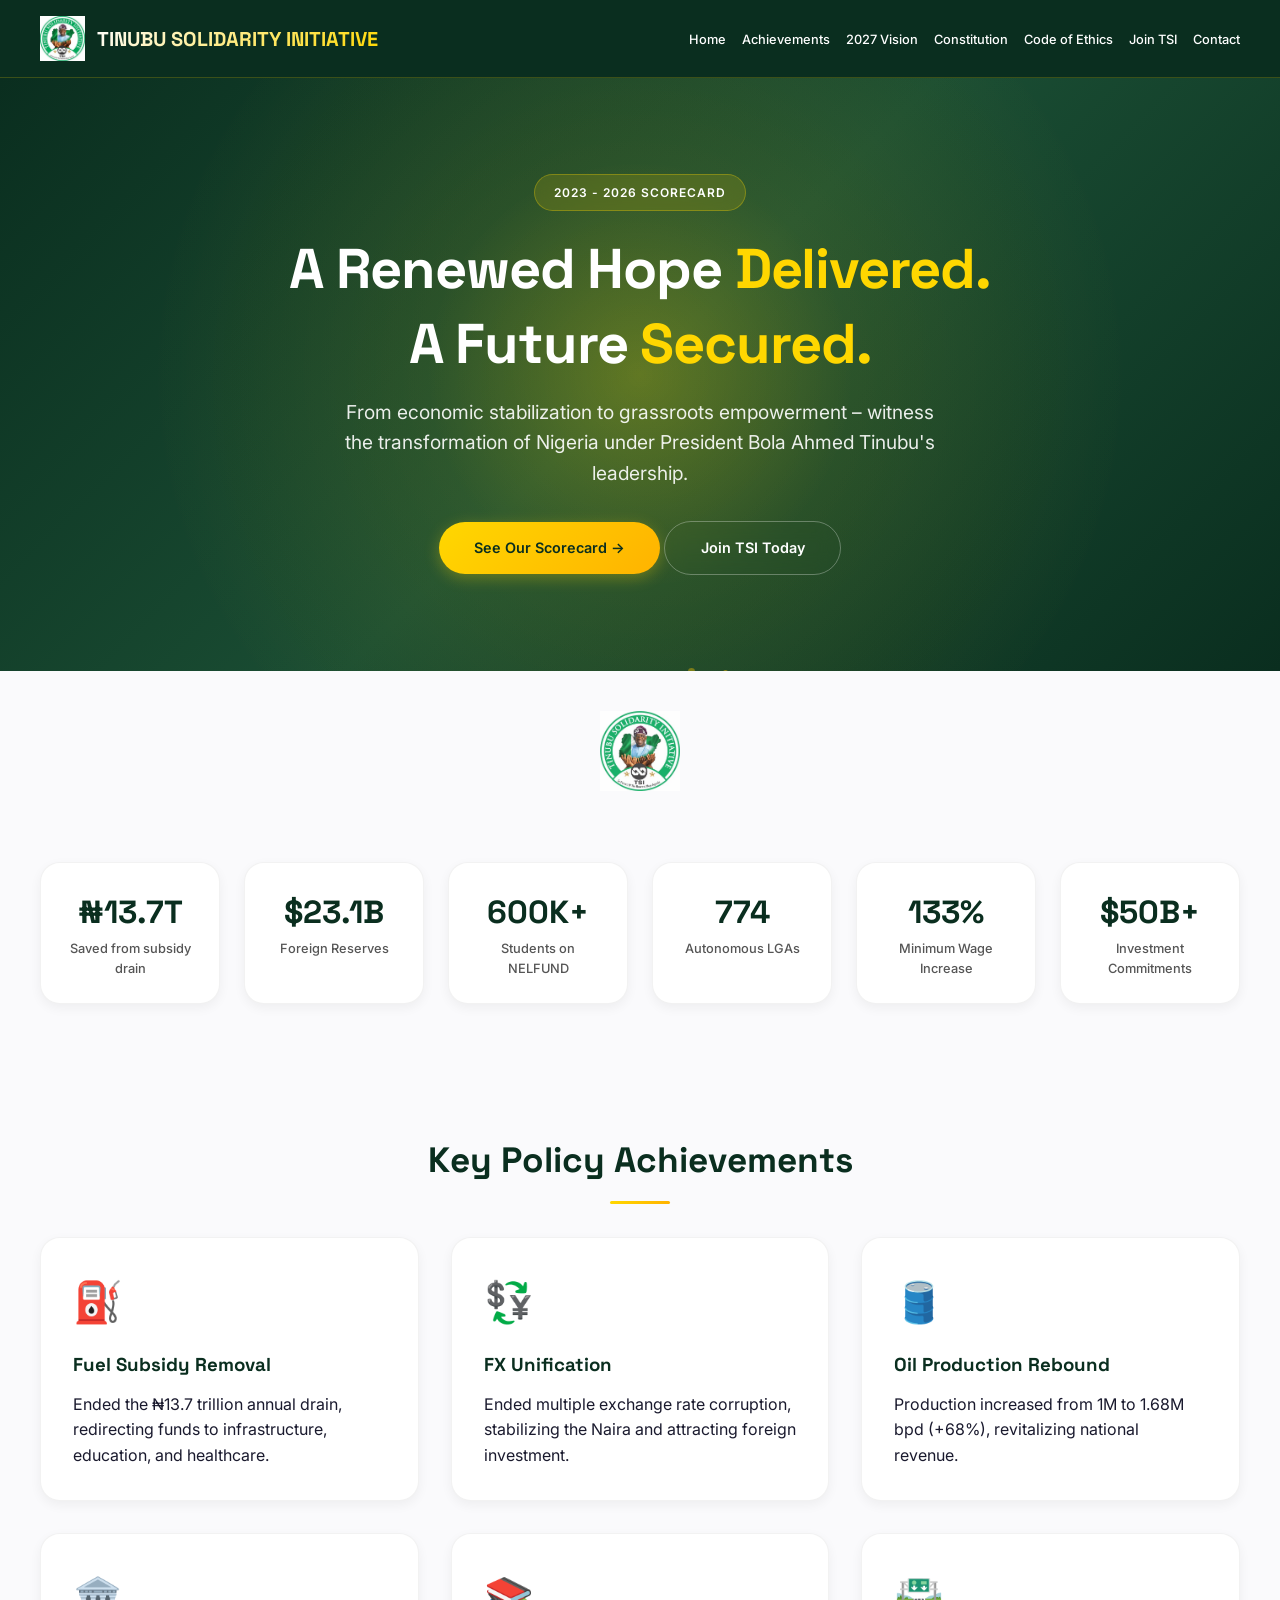
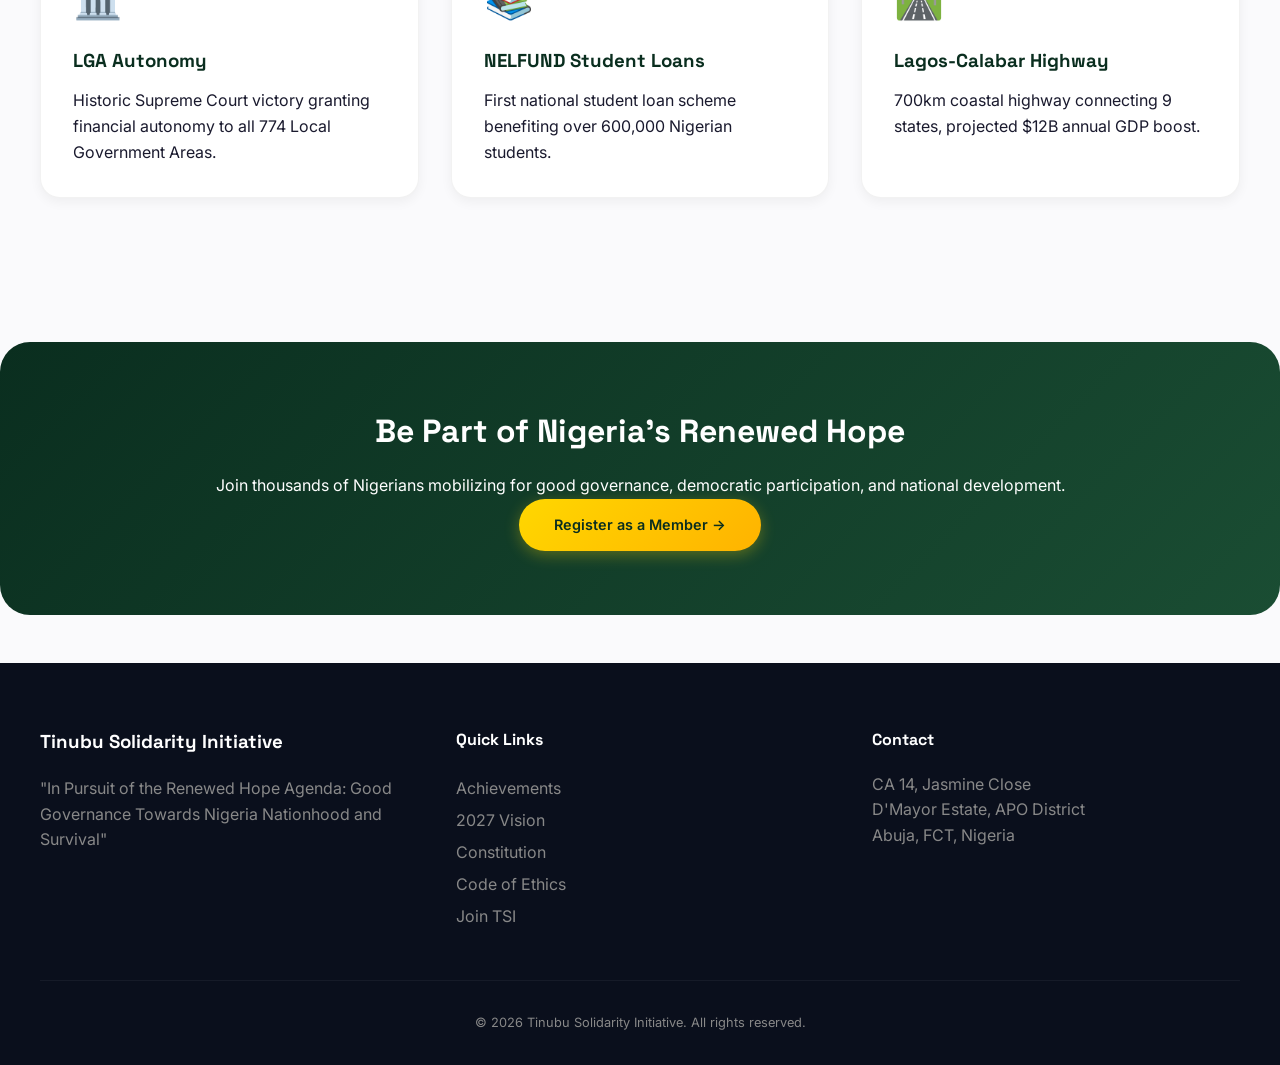
==== commit 7af576d2: "Update index.html" ====
--- a/index.html
+++ b/index.html
@@ -59,12 +59,16 @@
                 <a href="achievements.html" class="btn btn-primary">See Our Scorecard →</a>
                 <a href="join.html" class="btn btn-secondary">Join TSI Today</a>
             </div>
-            <div class="hero-logo">
-                <img src="logo.png" alt="TSI Logo" class="hero-logo-img">
-            </div>
         </div>
     </div>
-</section>            
+</section> 
+        <!-- LOGO PLACED HERE - BELOW THE BUTTONS -->
+                <div class="hero-logo">
+                    <img src="logo.png" alt="TSI Logo" class="hero-logo-img">
+                </div>
+            </div>
+        </div>
+    </section>
     <section class="stats">
         <div class="container">
             <div class="stats-grid">
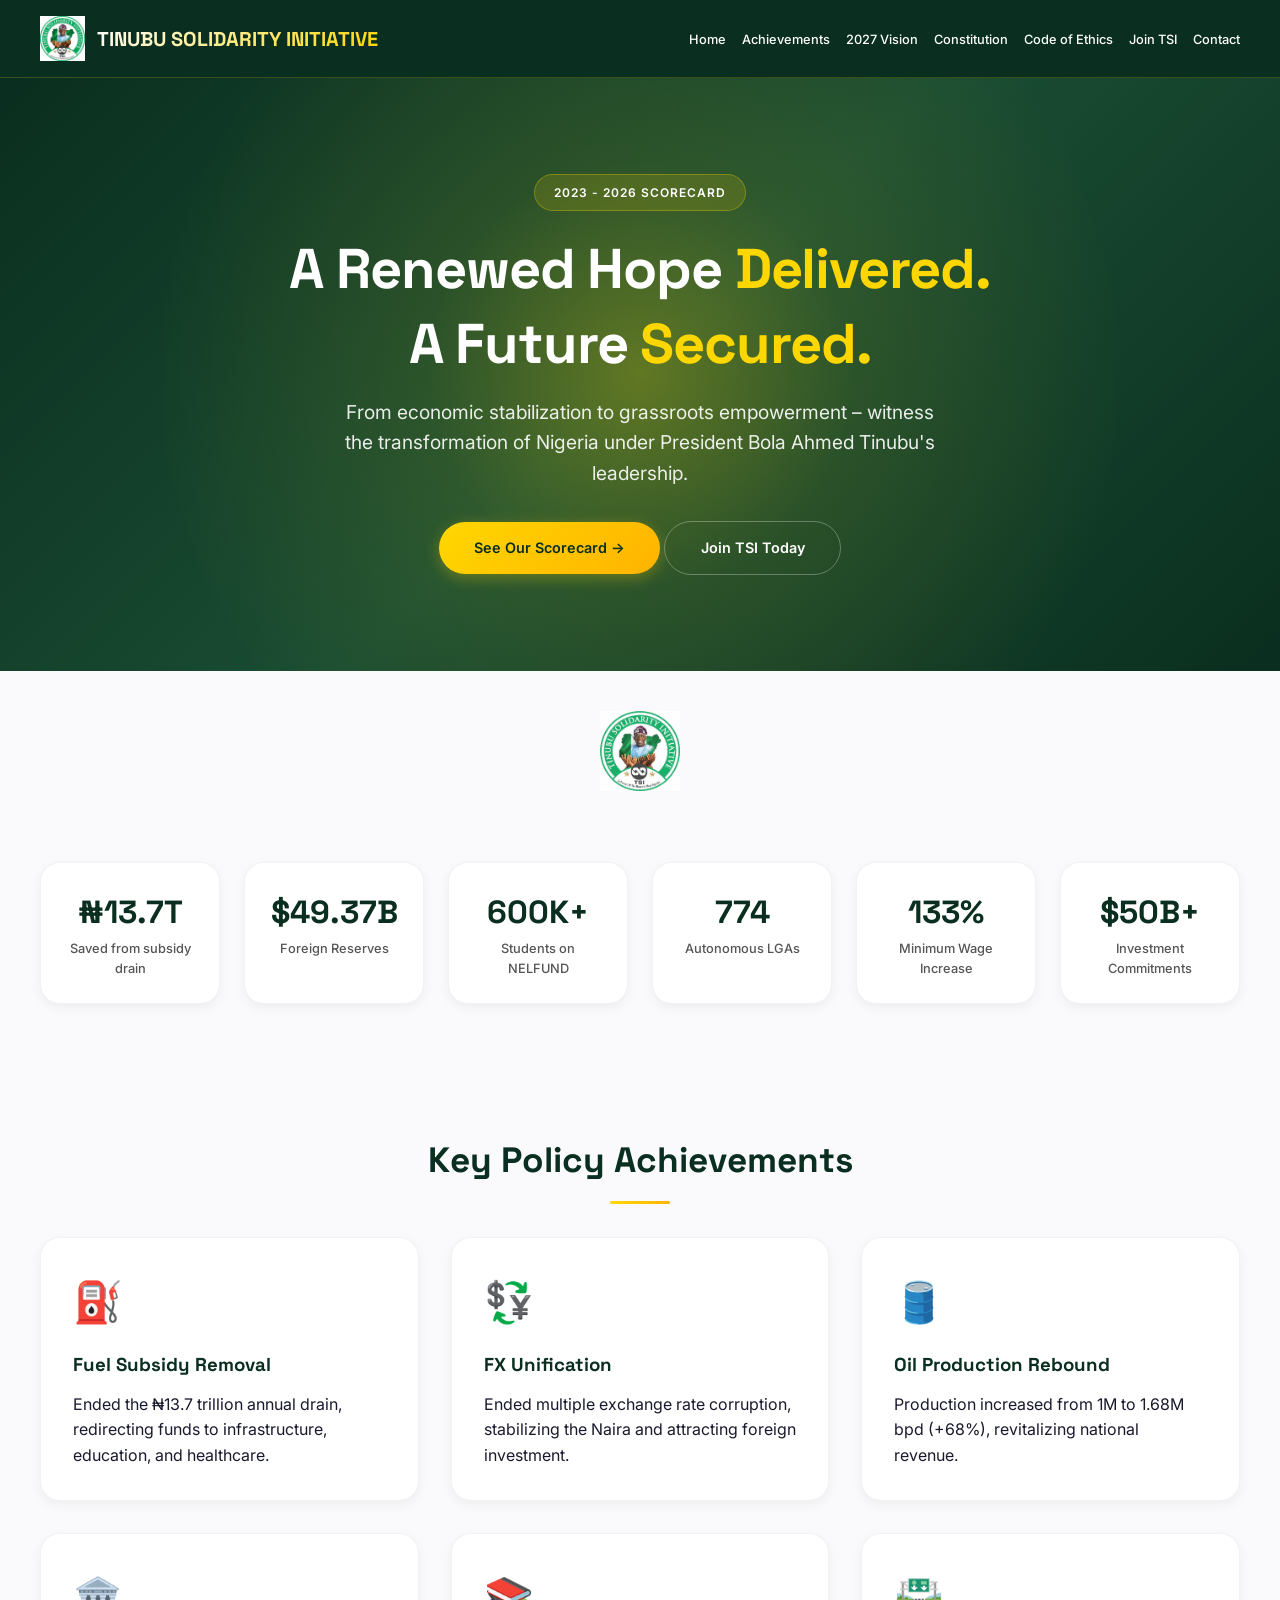
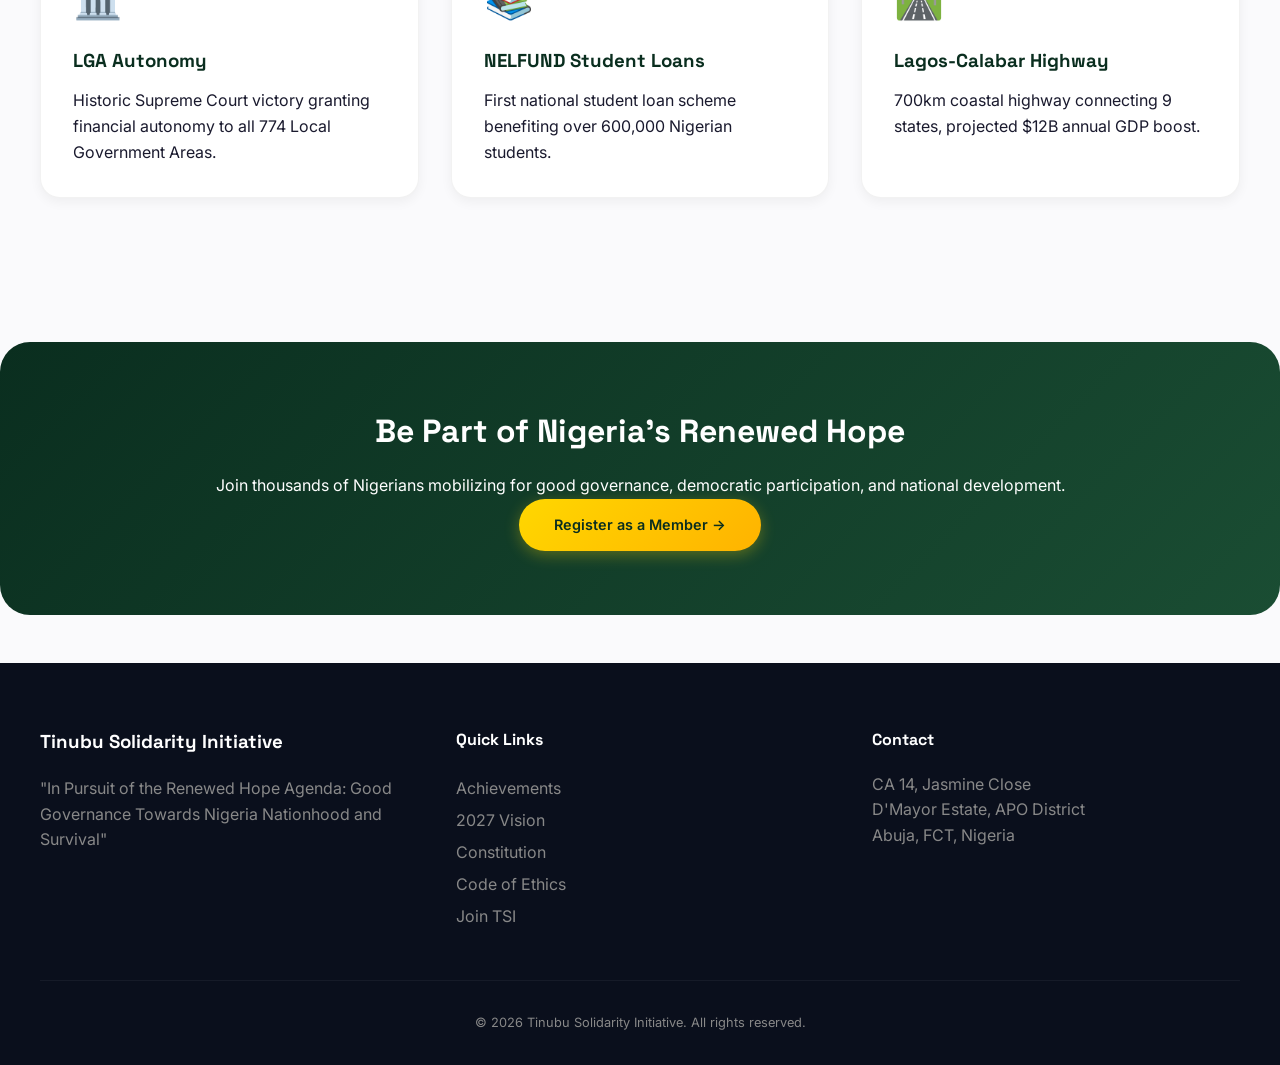
==== commit 3ff6fc10: "Update index.html" ====
--- a/index.html
+++ b/index.html
@@ -77,7 +77,7 @@
                     <div class="stat-label">Saved from subsidy drain</div>
                 </div>
                 <div class="stat-card">
-                    <div class="stat-number">$23.1B</div>
+                    <div class="stat-number">$49.37B</div>
                     <div class="stat-label">Foreign Reserves</div>
                 </div>
                 <div class="stat-card">
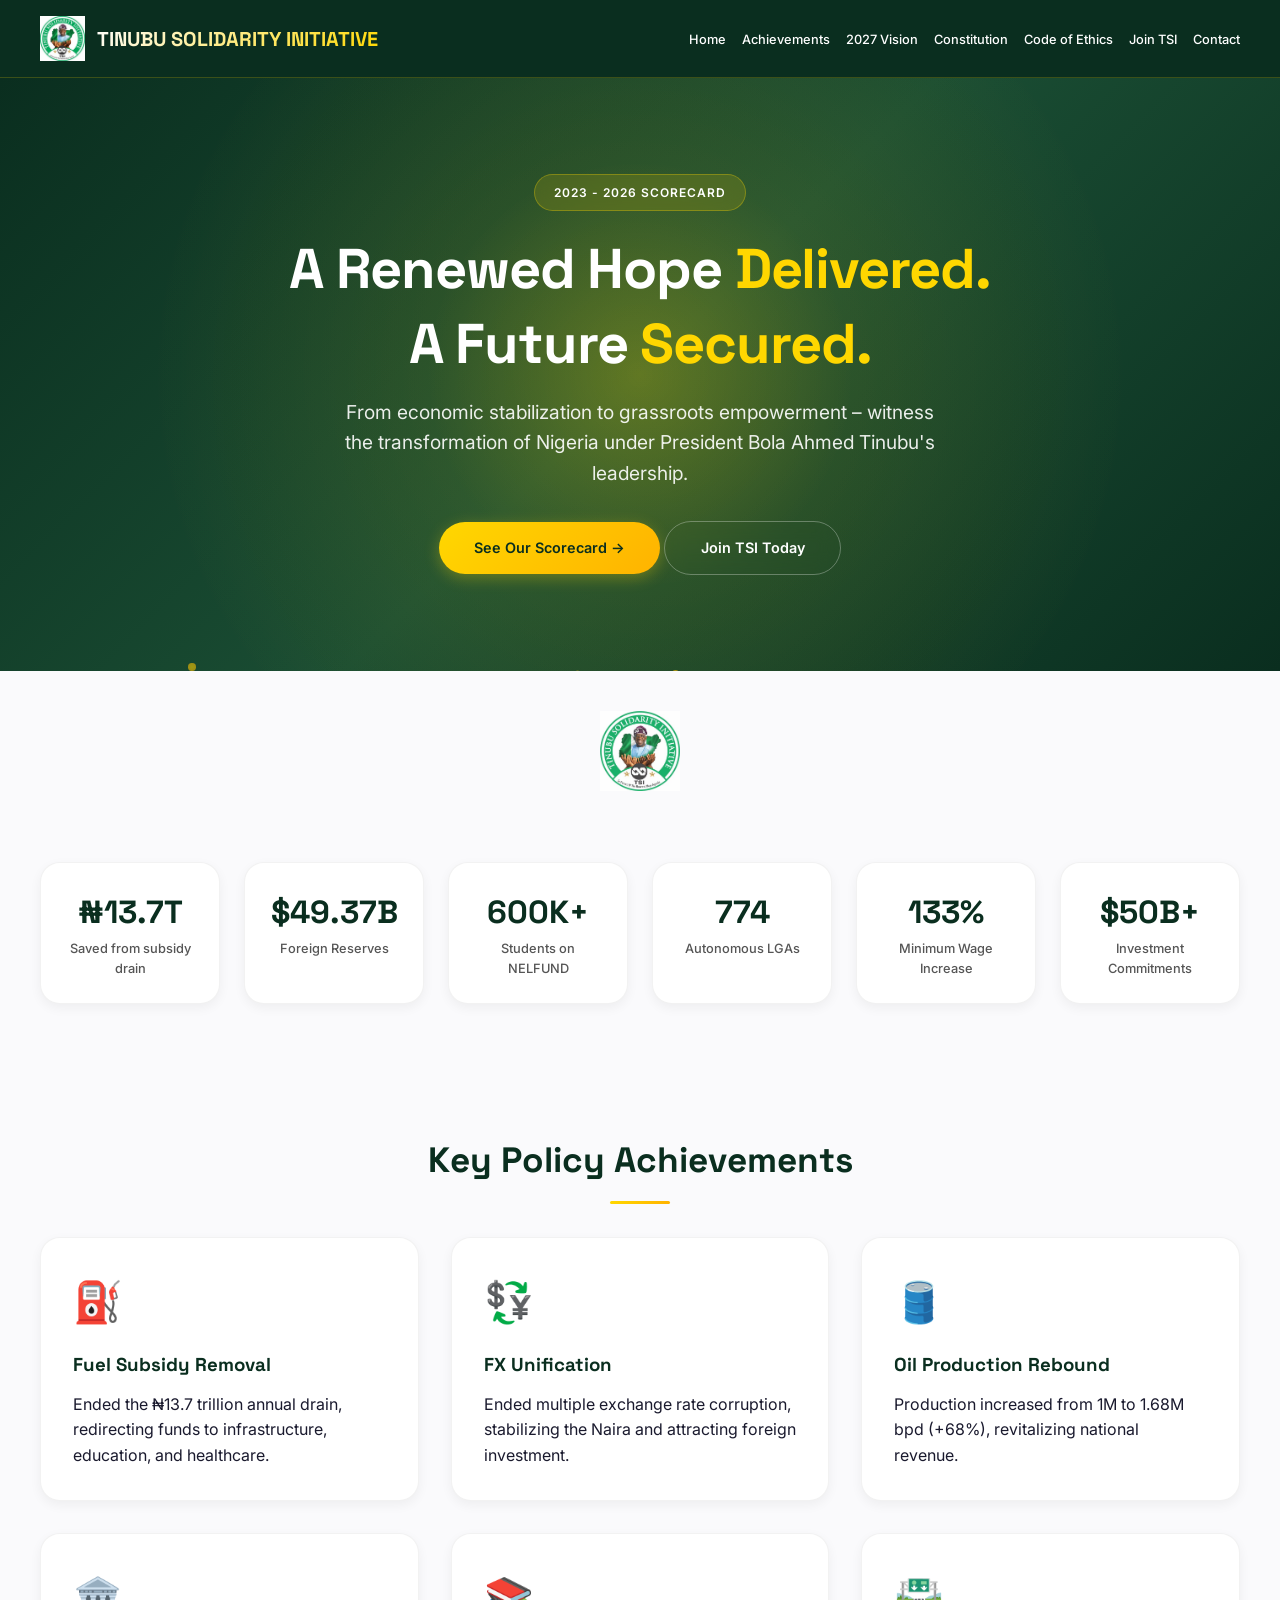
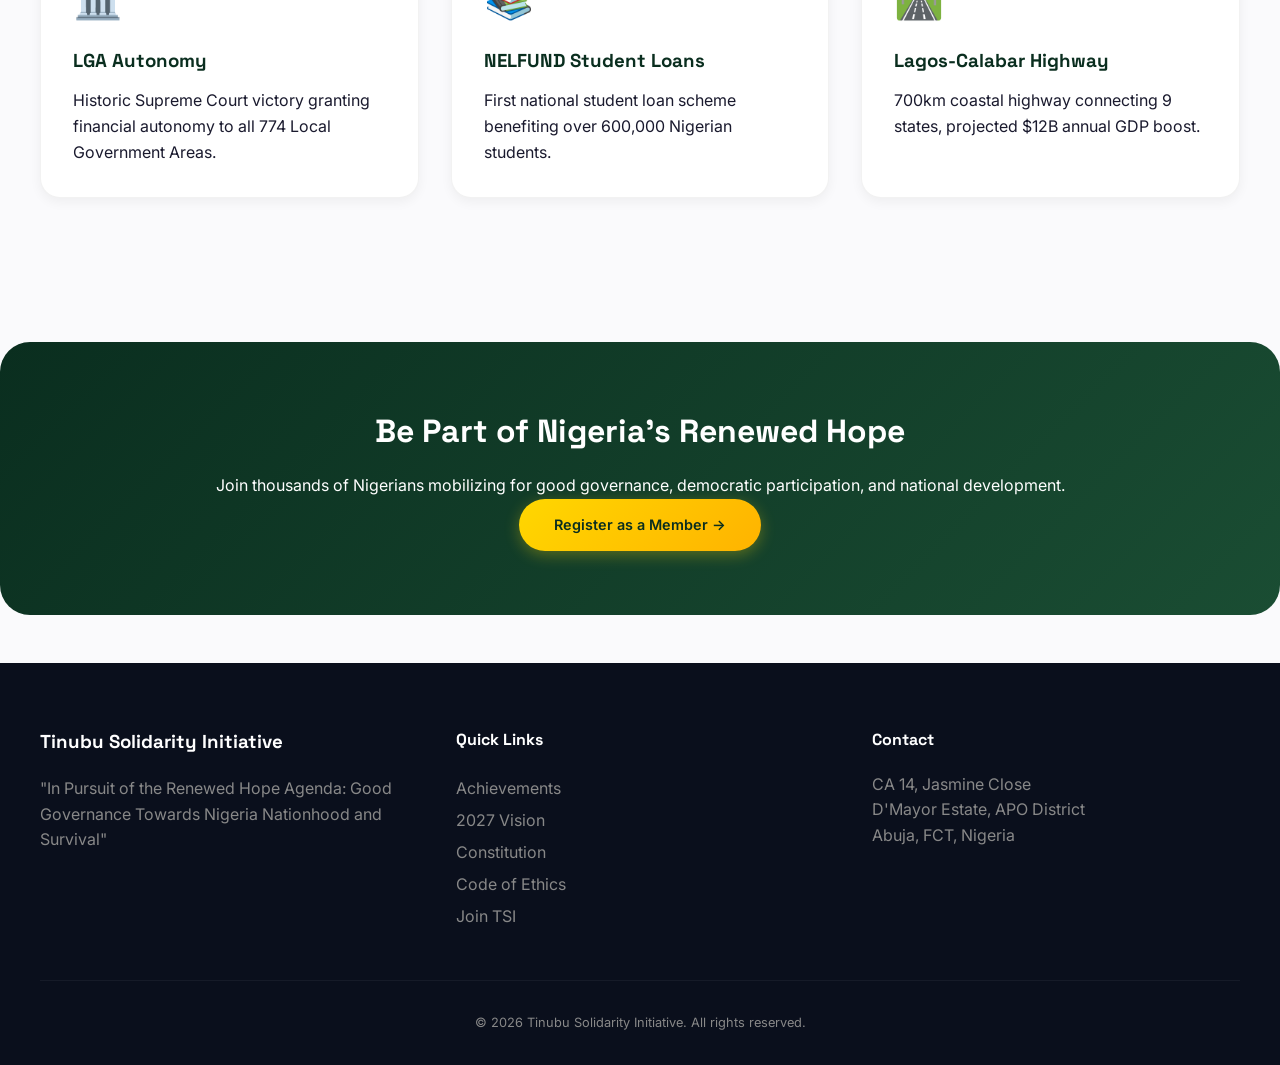
==== commit 4f0de2fa: "Update index.html" ====
--- a/index.html
+++ b/index.html
@@ -3,6 +3,7 @@
 <head>
     <meta charset="UTF-8">
     <meta name="viewport" content="width=device-width, initial-scale=1.0">
+<meta name="google-site-verification" content="mHVARiFZ8SklsPp6muUY2i7KBpRCX6EitsiB2lTWS8s" />
     
     <!-- SEO Meta Tags for Google -->
     <title>Tinubu Solidarity Initiative | Renewed Hope Delivered 2023-2026 | Support Good Governance in Nigeria</title>
